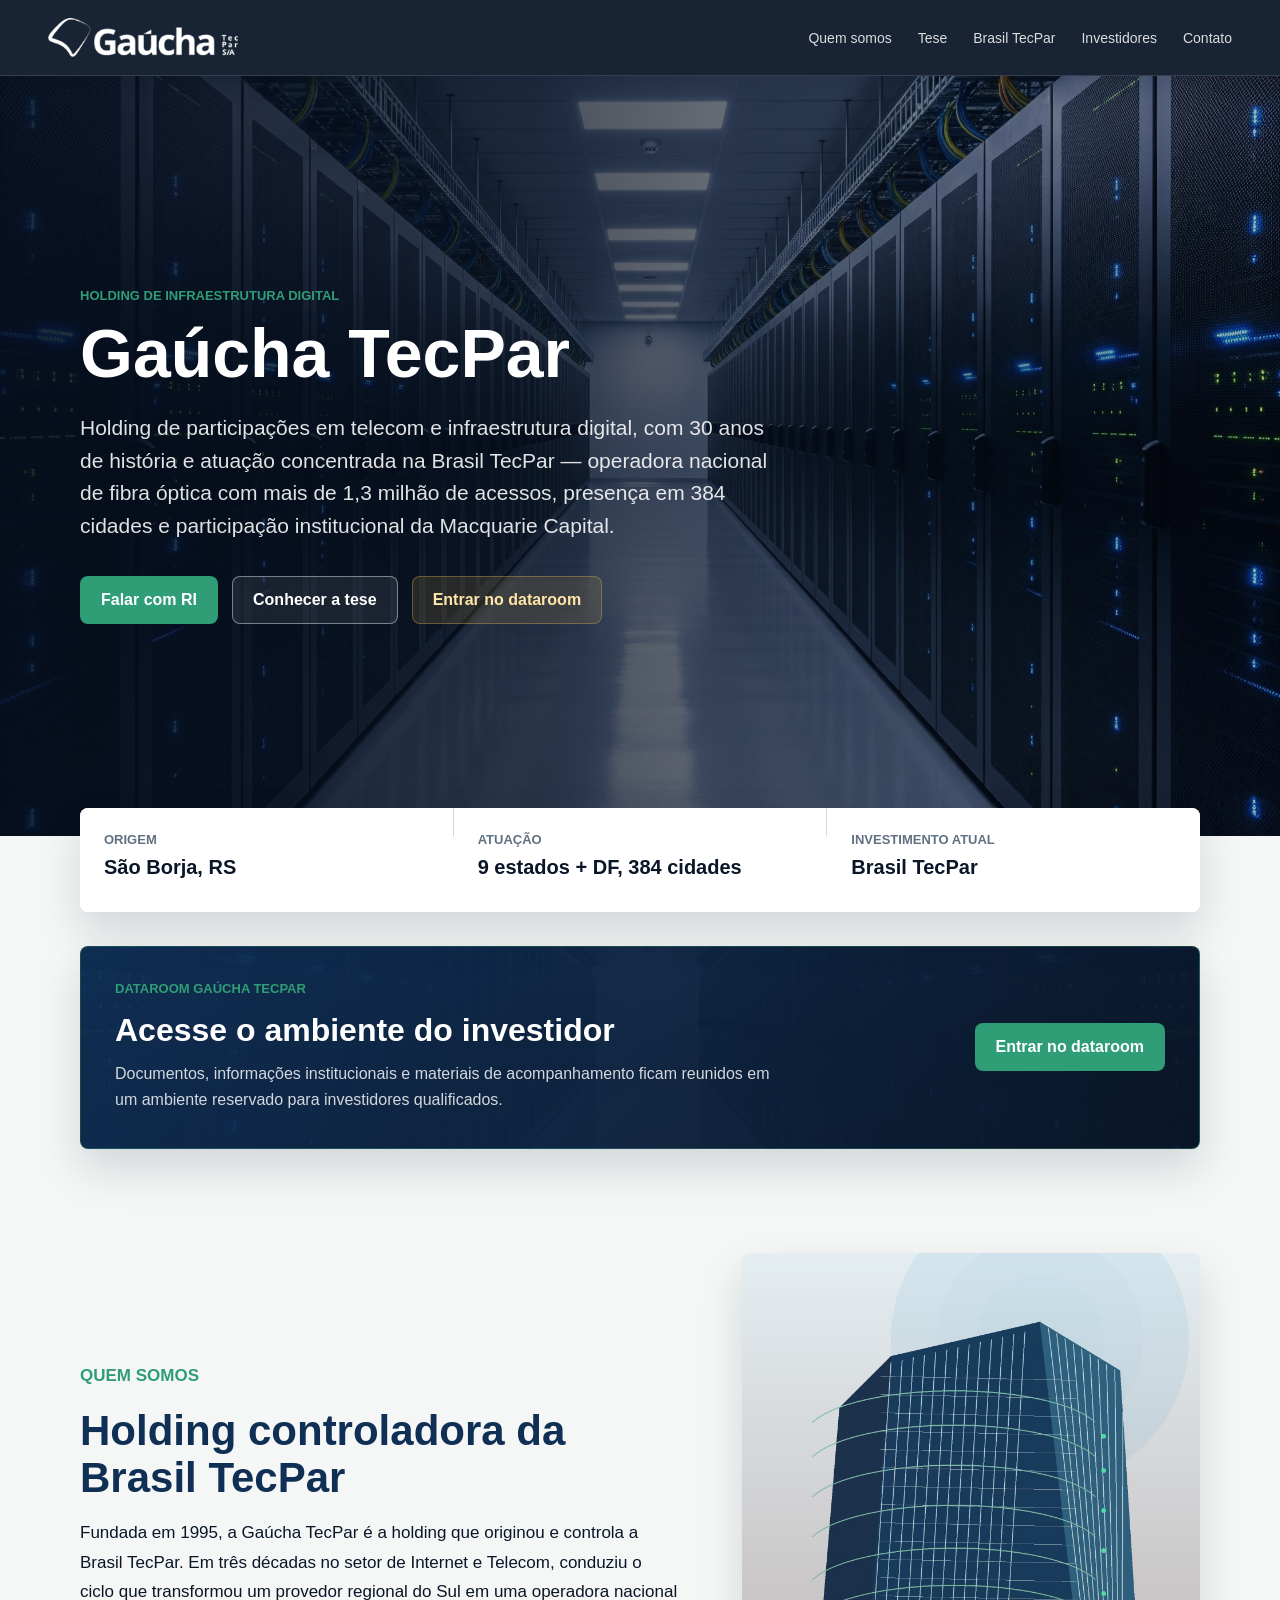
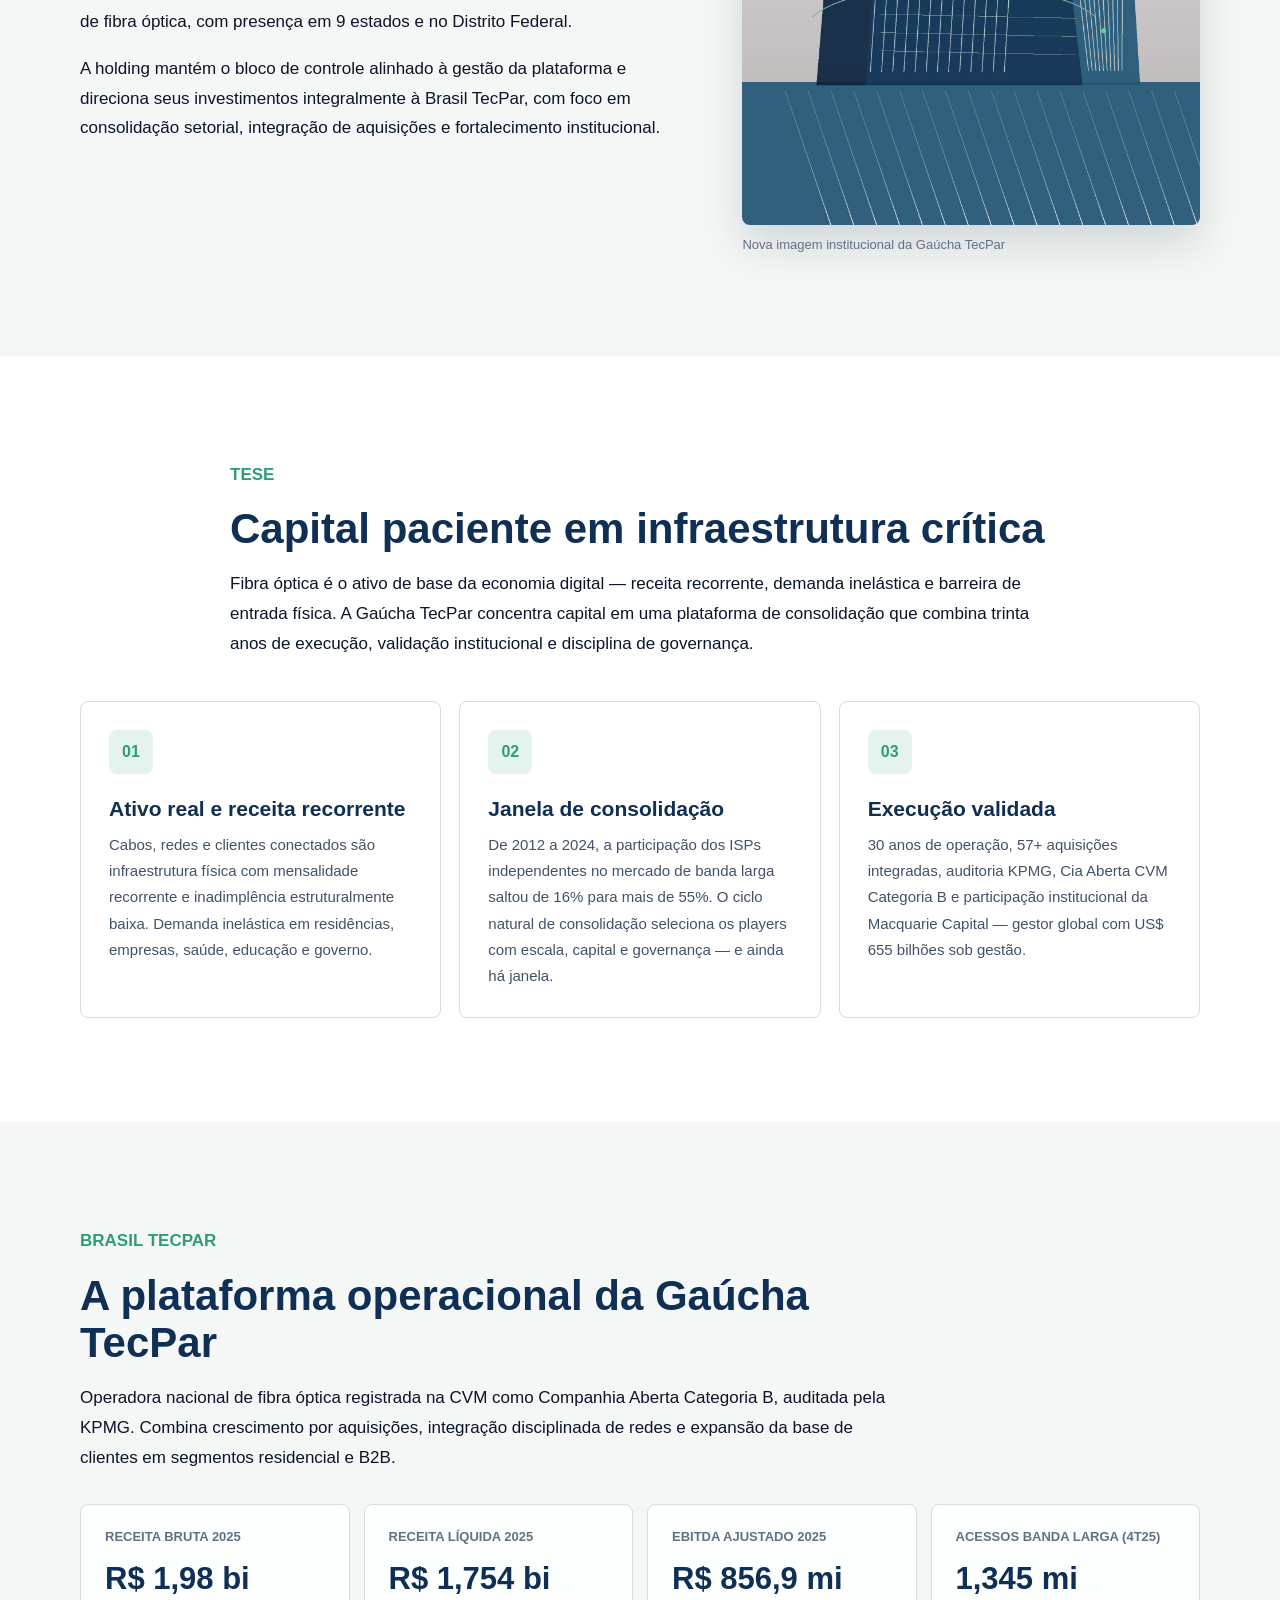
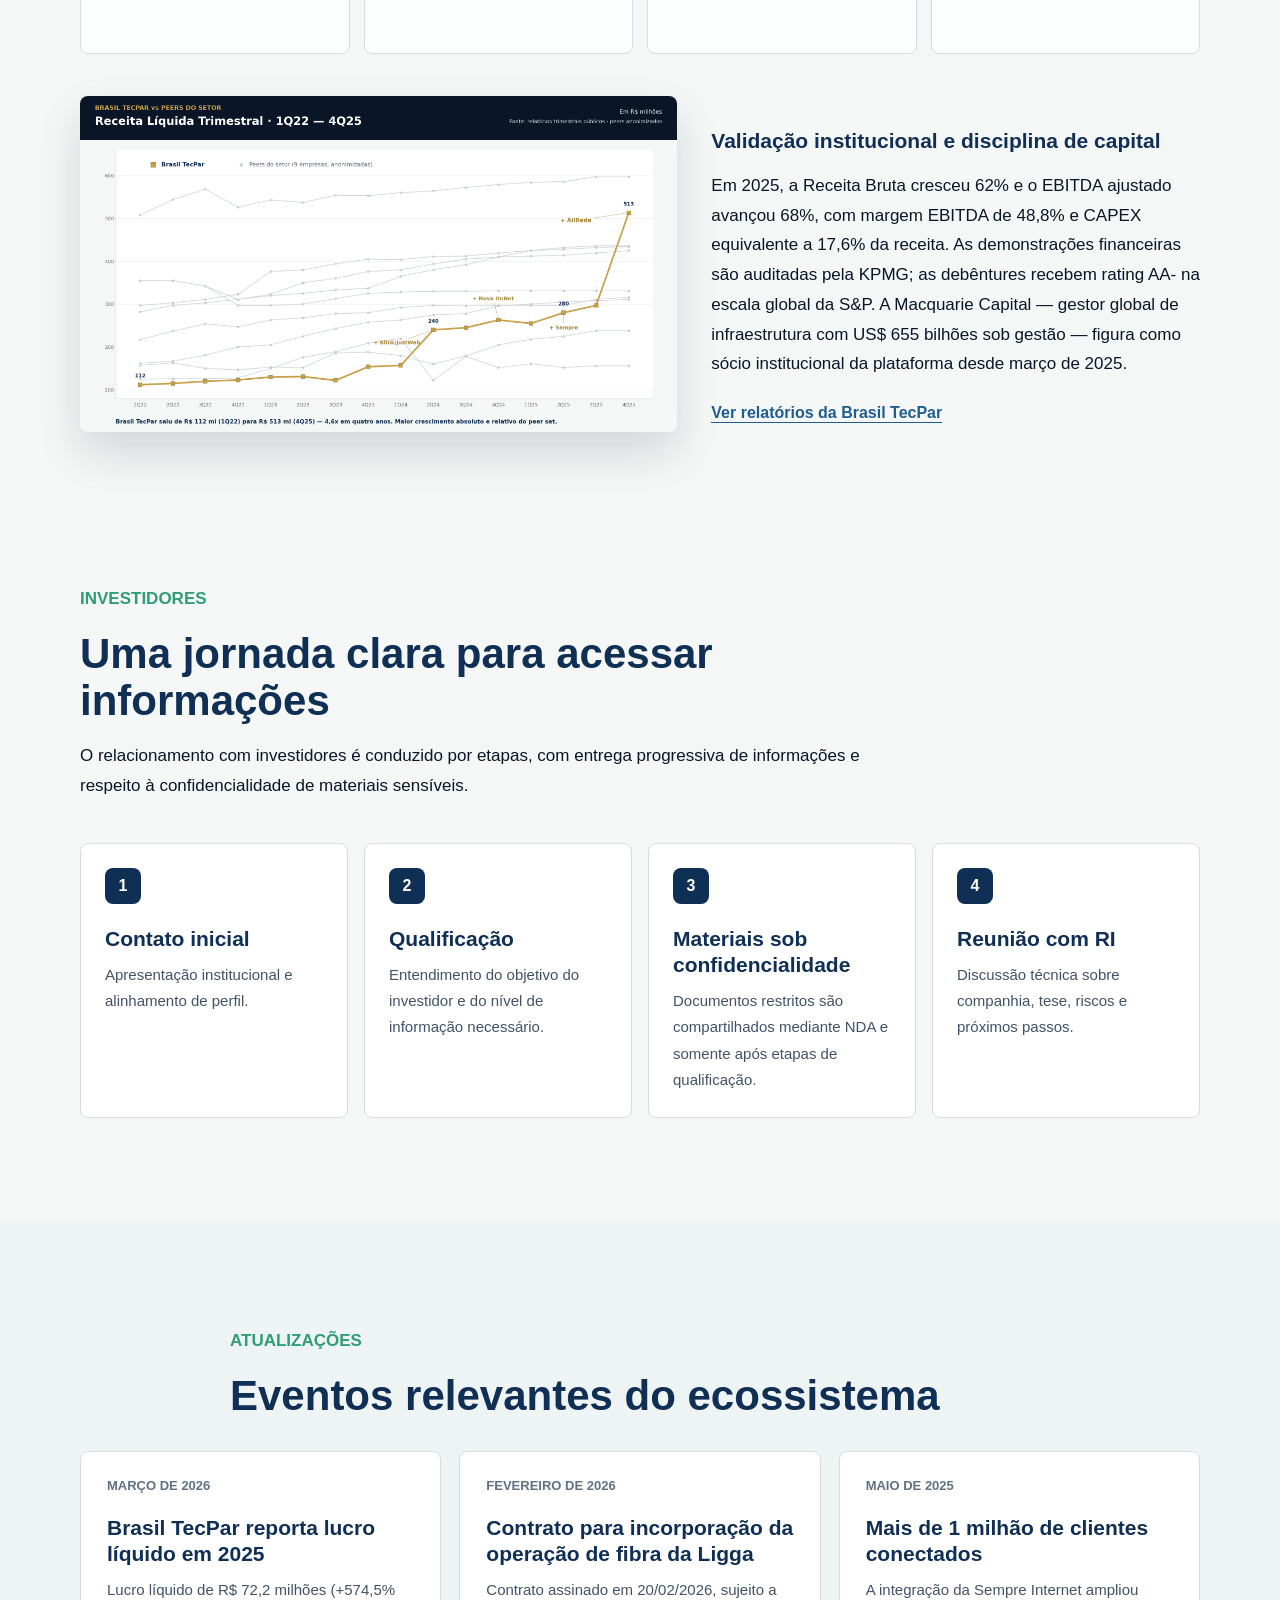
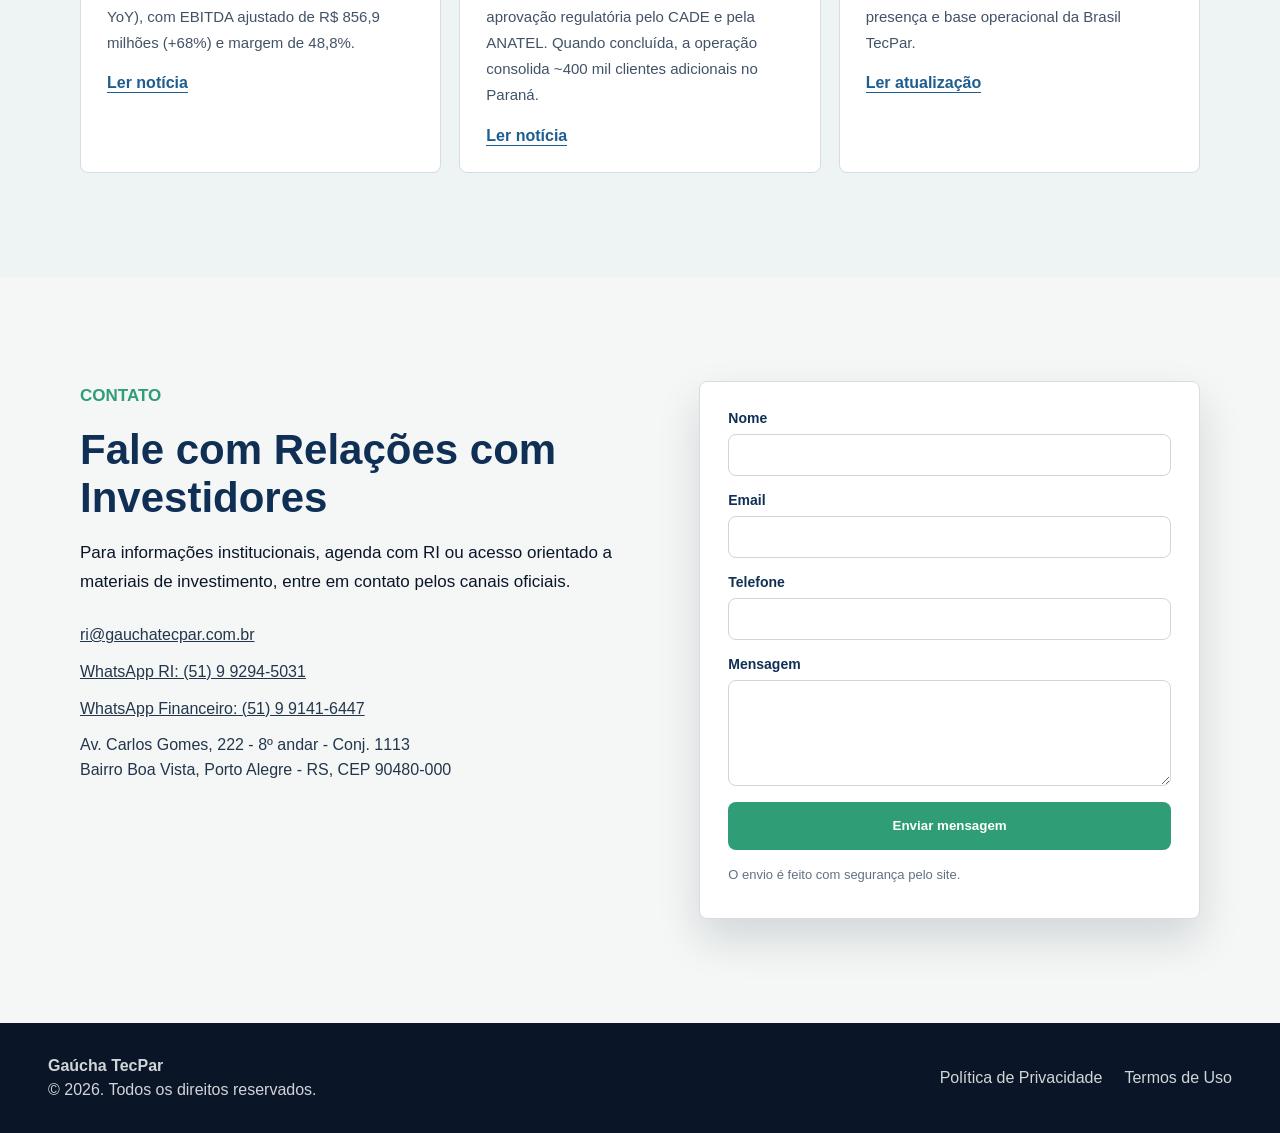
==== index.html @ 122eef5e "Corrige andar no endereço" ====
<!doctype html>
<html lang="pt-BR">
  <head>
    <meta charset="utf-8">
    <meta name="viewport" content="width=device-width, initial-scale=1">
    <meta name="description" content="Gaúcha TecPar: holding de participação em telecom e infraestrutura digital, com foco atual na Brasil TecPar." data-content-attr="site.description:content">
    <title data-content="site.title">Gaúcha TecPar | Investimentos em telecom e infraestrutura digital</title>
    <link rel="stylesheet" href="styles.css">
  </head>
  <body>
    <header class="site-header" data-header>
      <a class="brand" href="#topo" aria-label="Gaúcha TecPar">
        <img src="assets/logo-gauchatecpar.png" alt="Gaúcha TecPar">
      </a>

      <button class="menu-toggle" type="button" aria-expanded="false" aria-controls="site-nav" data-menu-toggle>
        <span></span>
        <span></span>
        <span></span>
      </button>

      <nav id="site-nav" class="site-nav" data-nav>
        <a href="#quem-somos">Quem somos</a>
        <a href="#tese">Tese</a>
        <a href="#brasil-tecpar">Brasil TecPar</a>
        <a href="#investidores">Investidores</a>
        <a href="#contato">Contato</a>
      </nav>
    </header>

    <main id="topo">
      <section class="hero" aria-label="Gaúcha TecPar">
        <div class="hero-inner">
          <p class="eyebrow" data-content="hero.eyebrow">Investimentos em TI e Telecom</p>
          <h1 data-content="hero.title">Gaúcha TecPar</h1>
          <p class="hero-copy" data-content="hero.copy">
            Holding de participação em telecom e infraestrutura digital. Hoje, seu foco de investimento está na Brasil TecPar, plataforma nacional de conectividade, data centers, telefonia e entretenimento.
          </p>
          <div class="hero-actions" aria-label="Ações principais">
            <a class="button primary" href="#contato" data-content="hero.primaryCta">Falar com RI</a>
            <a class="button secondary" href="#tese" data-content="hero.secondaryCta">Conhecer a tese</a>
            <a class="button dataroom-button" href="https://dataroom-gauchatecpar.nuvolahost.com.br/investidor" target="_blank" rel="noreferrer" data-content="dataroom.cta">Entrar no dataroom</a>
          </div>
        </div>
      </section>

      <section class="signal-bar" aria-label="Resumo institucional">
        <div class="signal-item">
          <span data-content="signals.origin.label">Origem</span>
          <strong data-content="signals.origin.value">Porto Alegre, RS</strong>
        </div>
        <div class="signal-item">
          <span data-content="signals.strategy.label">Estratégia</span>
          <strong data-content="signals.strategy.value">Telecom e infraestrutura digital</strong>
        </div>
        <div class="signal-item">
          <span data-content="signals.investment.label">Investimento atual</span>
          <strong data-content="signals.investment.value">Brasil TecPar</strong>
        </div>
      </section>

      <section class="dataroom-callout" aria-label="Dataroom Gaúcha TecPar">
        <div>
          <p class="section-label" data-content="dataroom.label">Dataroom Gaúcha TecPar</p>
          <h2 data-content="dataroom.title">Acesse o ambiente do investidor</h2>
          <p data-content="dataroom.copy">
            Documentos, informações institucionais e materiais de acompanhamento ficam reunidos em um ambiente reservado para investidores qualificados.
          </p>
        </div>
        <a class="button primary" href="https://dataroom-gauchatecpar.nuvolahost.com.br/investidor" target="_blank" rel="noreferrer" data-content="dataroom.cta">Entrar no dataroom</a>
      </section>

      <section id="quem-somos" class="section split-section">
        <div class="section-copy">
          <p class="section-label" data-content="about.label">Quem somos</p>
          <h2 data-content="about.title">A holding que deu origem à Brasil TecPar</h2>
          <p data-content="about.copy1">
            A Gaúcha TecPar foi a semente que deu origem à Brasil TecPar. Com base sólida no setor de Internet e Telecom, a holding direciona hoje seus investimentos exclusivamente para a Brasil TecPar, consolidando sua presença nacional em soluções de conectividade, data centers, telefonia e entretenimento.
          </p>
          <p data-content="about.copy2">
            A estratégia combina visão empreendedora, disciplina de consolidação e exposição a um mercado essencial para residências, empresas e comunidades.
          </p>
        </div>
        <figure class="media-panel">
          <img src="assets/gauchatecpar-sede-digital.jpg" alt="Imagem institucional da nova presença da Gaúcha TecPar">
          <figcaption data-content="about.caption">Nova imagem institucional da Gaúcha TecPar</figcaption>
        </figure>
      </section>

      <section id="tese" class="section thesis-section">
        <div class="section-heading">
          <p class="section-label" data-content="thesis.label">Tese</p>
          <h2 data-content="thesis.title">Participar da consolidação de um setor essencial</h2>
          <p data-content="thesis.copy">
            Banda larga, fibra óptica, serviços digitais e infraestrutura de dados formam uma das camadas críticas da economia moderna. A Gaúcha TecPar organiza sua atuação para capturar esse crescimento por meio de uma plataforma operacional em escala.
          </p>
        </div>

        <div class="thesis-grid">
          <article class="feature-card">
            <span class="feature-index">01</span>
            <h3 data-content="thesis.cards.0.title">Mercado fragmentado</h3>
            <p data-content="thesis.cards.0.copy">
              O setor brasileiro de ISPs segue pulverizado, criando espaço para consolidação por plataformas com capital, governança e capacidade de integração.
            </p>
          </article>
          <article class="feature-card">
            <span class="feature-index">02</span>
            <h3 data-content="thesis.cards.1.title">Receita recorrente</h3>
            <p data-content="thesis.cards.1.copy">
              Conectividade é serviço de uso contínuo, com demanda estrutural em residências, empresas, saúde, educação e governo.
            </p>
          </article>
          <article class="feature-card">
            <span class="feature-index">03</span>
            <h3 data-content="thesis.cards.2.title">Escala operacional</h3>
            <p data-content="thesis.cards.2.copy">
              A Brasil TecPar reúne marcas, rede, clientes e capacidade de execução para crescer em presença nacional e eficiência.
            </p>
          </article>
        </div>
      </section>

      <section id="brasil-tecpar" class="section brasil-section">
        <div class="section-heading compact">
          <p class="section-label" data-content="brasil.label">Brasil TecPar</p>
          <h2 data-content="brasil.title">A plataforma de investimento da Gaúcha TecPar</h2>
          <p data-content="brasil.copy">
            A Brasil TecPar atua com a premissa de crescer de forma sustentável, gerar valor para acionistas e contribuir para as comunidades onde está presente.
          </p>
        </div>

        <div class="metric-grid" aria-label="Indicadores 2025 da Brasil TecPar">
          <div class="metric-card">
            <span data-content="brasil.metrics.0.label">Receita líquida 2025</span>
            <strong data-content="brasil.metrics.0.value">R$ 1,754 bi</strong>
          </div>
          <div class="metric-card">
            <span data-content="brasil.metrics.1.label">EBITDA ajustado 2025</span>
            <strong data-content="brasil.metrics.1.value">R$ 856,9 mi</strong>
          </div>
          <div class="metric-card">
            <span data-content="brasil.metrics.2.label">Acessos banda larga</span>
            <strong data-content="brasil.metrics.2.value">1,345 mi</strong>
          </div>
          <div class="metric-card">
            <span data-content="brasil.metrics.3.label">Cidades atendidas</span>
            <strong data-content="brasil.metrics.3.value">384</strong>
          </div>
        </div>

        <div class="evidence-layout">
          <figure class="dashboard-frame">
            <img src="assets/dashboard-brasiltecpar-legivel.png?v=20260509" alt="Dashboard legível de resultados da Brasil TecPar no segundo trimestre de 2025">
          </figure>
          <div class="evidence-copy">
            <h3 data-content="brasil.evidenceTitle">Governança, escala e disciplina de execução</h3>
            <p data-content="brasil.evidenceCopy">
              A tese se apoia em uma combinação de crescimento orgânico, integração de aquisições e fortalecimento institucional. O foco é preservar uma trajetória de expansão sustentável em um segmento de infraestrutura essencial.
            </p>
            <a class="text-link" href="https://www.brasiltecpar.com.br/relatoriosanuais" target="_blank" rel="noreferrer" data-content="brasil.evidenceLink">Ver relatórios da Brasil TecPar</a>
          </div>
        </div>
      </section>

      <section id="investidores" class="section journey-section">
        <div class="section-heading">
          <p class="section-label" data-content="investors.label">Investidores</p>
          <h2 data-content="investors.title">Uma jornada clara para acessar informações</h2>
          <p data-content="investors.copy">
            O relacionamento com investidores é conduzido por etapas, com entrega progressiva de informações e respeito à confidencialidade de materiais sensíveis.
          </p>
        </div>

        <ol class="journey-list">
          <li>
            <span>1</span>
            <div>
              <h3 data-content="investors.steps.0.title">Contato inicial</h3>
              <p data-content="investors.steps.0.copy">Apresentação institucional e alinhamento de perfil.</p>
            </div>
          </li>
          <li>
            <span>2</span>
            <div>
              <h3 data-content="investors.steps.1.title">Qualificação</h3>
              <p data-content="investors.steps.1.copy">Entendimento do objetivo do investidor e do nível de informação necessário.</p>
            </div>
          </li>
          <li>
            <span>3</span>
            <div>
              <h3 data-content="investors.steps.2.title">Materiais sob confidencialidade</h3>
              <p data-content="investors.steps.2.copy">Documentos restritos são compartilhados apenas quando aplicável e mediante procedimento próprio.</p>
            </div>
          </li>
          <li>
            <span>4</span>
            <div>
              <h3 data-content="investors.steps.3.title">Reunião com RI</h3>
              <p data-content="investors.steps.3.copy">Discussão técnica sobre companhia, tese, riscos e próximos passos.</p>
            </div>
          </li>
        </ol>
      </section>

      <section class="section updates-section">
        <div class="section-heading compact">
          <p class="section-label" data-content="updates.label">Atualizações</p>
          <h2 data-content="updates.title">Eventos relevantes do ecossistema</h2>
        </div>

        <div class="updates-grid">
          <article class="news-card">
            <time datetime="2026-03-06" data-content="updates.items.0.date">Março de 2026</time>
            <h3 data-content="updates.items.0.title">Brasil TecPar reporta lucro líquido em 2025</h3>
            <p data-content="updates.items.0.copy">Resultado anual refletiu expansão por aquisições e crescimento da base de assinantes.</p>
            <a href="https://teletime.com.br/06/03/2026/puxada-por-aquisicoes-brasil-tecpar-tem-lucro-de-r-72-milhoes-em-2025/" target="_blank" rel="noreferrer" data-content="updates.items.0.linkText">Ler notícia</a>
          </article>
          <article class="news-card">
            <time datetime="2026-02-20" data-content="updates.items.1.date">Fevereiro de 2026</time>
            <h3 data-content="updates.items.1.title">Aquisição da operação de banda larga da Ligga</h3>
            <p data-content="updates.items.1.copy">Operação anunciada para fortalecer presença e escala no segmento de fibra óptica.</p>
            <a href="https://teletime.com.br/20/02/2026/brasil-tecpar-compra-operacao-de-banda-larga-da-ligga/" target="_blank" rel="noreferrer" data-content="updates.items.1.linkText">Ler notícia</a>
          </article>
          <article class="news-card">
            <time datetime="2025-05-01" data-content="updates.items.2.date">Maio de 2025</time>
            <h3 data-content="updates.items.2.title">Mais de 1 milhão de clientes conectados</h3>
            <p data-content="updates.items.2.copy">A integração da Sempre Internet ampliou presença e base operacional da Brasil TecPar.</p>
            <a href="https://www.brasiltecpar.com.br/post/brasil-tecpar-conclui-aquisic-a-o-da-sempre-internet-e-ultrapassa-1-2-milha-o-de-clientes-conectados" target="_blank" rel="noreferrer" data-content="updates.items.2.linkText">Ler atualização</a>
          </article>
        </div>
      </section>

      <section id="contato" class="contact-section">
        <div class="contact-copy">
          <p class="section-label" data-content="contact.label">Contato</p>
          <h2 data-content="contact.title">Fale com Relações com Investidores</h2>
          <p data-content="contact.copy">
            Para informações institucionais, agenda com RI ou acesso orientado a materiais de investimento, entre em contato pelos canais oficiais.
          </p>

          <div class="contact-list">
            <a href="mailto:ri@gauchatecpar.com.br" data-content="contact.email">ri@gauchatecpar.com.br</a>
            <a href="https://wa.me/5551992945031" target="_blank" rel="noreferrer" data-content="contact.whatsappRi">WhatsApp RI: (51) 9 9294-5031</a>
            <a href="https://wa.me/5551991416447" target="_blank" rel="noreferrer" data-content="contact.whatsappFinance">WhatsApp Financeiro: (51) 9 9141-6447</a>
            <address data-content="contact.address" data-content-format="lines">
              Av. Carlos Gomes, 222 - 8º andar - Conj. 1113<br>
              Bairro Boa Vista, Porto Alegre - RS, CEP 90480-000
            </address>
          </div>
        </div>

        <form class="contact-form" action="/send-contact" method="post" data-contact-form>
          <label class="hidden-field" aria-hidden="true">
            Empresa
            <input name="empresa" tabindex="-1" autocomplete="off">
          </label>
          <label>
            Nome
            <input name="nome" autocomplete="name" required>
          </label>
          <label>
            Email
            <input type="email" name="email" autocomplete="email" required>
          </label>
          <label>
            Telefone
            <input name="telefone" autocomplete="tel">
          </label>
          <label>
            Mensagem
            <textarea name="mensagem" rows="5" required></textarea>
          </label>
          <button class="button primary" type="submit" data-content="contact.formButton">Enviar mensagem</button>
          <p class="form-note" data-form-note data-content="contact.formNote">O envio é feito com segurança pelo site.</p>
        </form>
      </section>
    </main>

    <footer class="site-footer">
      <div>
        <strong data-content="footer.brand">Gaúcha TecPar</strong>
        <p data-content="footer.copy">© 2026. Todos os direitos reservados.</p>
      </div>
      <div class="footer-links">
        <a href="politica-de-privacidade.html" data-content="footer.privacy">Política de Privacidade</a>
        <a href="termos-de-uso.html" data-content="footer.terms">Termos de Uso</a>
      </div>
    </footer>

    <script src="script.js"></script>
  </body>
</html>
---- styles.css ----
:root {
  --ink: #0a1628;
  --navy: #102f55;
  --blue: #1e5d90;
  --green: #2f9d75;
  --gold: #c7a14a;
  --paper: #f5f7f6;
  --mist: #e7edf0;
  --line: #d3dde3;
  --white: #ffffff;
  --muted: #617184;
  --shadow: 0 20px 44px rgba(10, 22, 40, 0.14);
}

* {
  box-sizing: border-box;
}

html {
  scroll-behavior: smooth;
  overflow-x: hidden;
}

body {
  margin: 0;
  font-family: "Segoe UI", Arial, sans-serif;
  color: var(--ink);
  background: var(--paper);
  overflow-x: hidden;
}

body.menu-open {
  overflow: hidden;
}

img {
  display: block;
  max-width: 100%;
}

a {
  color: inherit;
}

.site-header {
  position: sticky;
  top: 0;
  z-index: 50;
  height: 76px;
  display: flex;
  align-items: center;
  justify-content: space-between;
  gap: 32px;
  padding: 0 48px;
  background: rgba(10, 22, 40, 0.94);
  border-bottom: 1px solid rgba(255, 255, 255, 0.12);
  backdrop-filter: blur(12px);
}

.brand {
  display: inline-flex;
  align-items: center;
  width: 190px;
  min-width: 150px;
}

.brand img {
  width: 100%;
  height: auto;
}

.site-nav {
  display: flex;
  align-items: center;
  gap: 26px;
  color: var(--white);
  font-size: 14px;
}

.site-nav a {
  text-decoration: none;
  opacity: 0.84;
}

.site-nav a:hover,
.site-nav a:focus-visible {
  opacity: 1;
  color: #b7e1d3;
}

.menu-toggle {
  display: none;
  width: 42px;
  height: 42px;
  border: 1px solid rgba(255, 255, 255, 0.26);
  border-radius: 8px;
  background: transparent;
  padding: 9px;
}

.menu-toggle span {
  display: block;
  width: 100%;
  height: 2px;
  margin: 5px 0;
  background: var(--white);
}

.hero {
  min-height: calc(100svh - 140px);
  display: flex;
  align-items: center;
  color: var(--white);
  background:
    linear-gradient(90deg, rgba(6, 15, 30, 0.88) 0%, rgba(6, 15, 30, 0.72) 42%, rgba(6, 15, 30, 0.28) 100%),
    url("assets/datacenter-hero.jpg") center / cover no-repeat;
}

.hero-inner {
  width: min(1120px, calc(100% - 48px));
  margin: 0 auto;
  padding: 72px 0;
}

.eyebrow,
.section-label {
  margin: 0 0 16px;
  color: var(--green);
  font-size: 13px;
  font-weight: 700;
  text-transform: uppercase;
}

.hero h1 {
  max-width: 760px;
  margin: 0;
  font-size: 68px;
  line-height: 1.02;
}

.hero-copy {
  max-width: 700px;
  margin: 24px 0 0;
  font-size: 21px;
  line-height: 1.55;
  color: rgba(255, 255, 255, 0.88);
}

.hero-actions {
  display: flex;
  flex-wrap: wrap;
  gap: 14px;
  margin-top: 34px;
}

.button {
  display: inline-flex;
  min-height: 48px;
  align-items: center;
  justify-content: center;
  border: 1px solid transparent;
  border-radius: 8px;
  padding: 13px 20px;
  font-weight: 700;
  text-decoration: none;
  cursor: pointer;
}

.button.primary {
  background: var(--green);
  color: var(--white);
}

.button.primary:hover,
.button.primary:focus-visible {
  background: #268361;
}

.button.secondary {
  border-color: rgba(255, 255, 255, 0.42);
  color: var(--white);
  background: rgba(255, 255, 255, 0.08);
}

.button.secondary:hover,
.button.secondary:focus-visible {
  border-color: rgba(255, 255, 255, 0.78);
}

.button.dataroom-button {
  border-color: rgba(199, 161, 74, 0.42);
  background: rgba(199, 161, 74, 0.16);
  color: #ffe6a8;
}

.button.dataroom-button:hover,
.button.dataroom-button:focus-visible {
  border-color: rgba(255, 230, 168, 0.82);
  background: rgba(199, 161, 74, 0.26);
}

.signal-bar {
  width: min(1120px, calc(100% - 48px));
  margin: -28px auto 0;
  display: grid;
  grid-template-columns: repeat(3, 1fr);
  gap: 1px;
  background: rgba(255, 255, 255, 0.8);
  border-radius: 8px;
  box-shadow: var(--shadow);
  overflow: hidden;
  position: relative;
  z-index: 3;
}

.signal-item {
  min-height: 104px;
  padding: 24px;
  background: var(--white);
}

.signal-item span,
.metric-card span,
.news-card time {
  display: block;
  color: var(--muted);
  font-size: 13px;
  font-weight: 700;
  text-transform: uppercase;
}

.signal-item strong {
  display: block;
  margin-top: 8px;
  font-size: 20px;
  line-height: 1.25;
}

.dataroom-callout {
  width: min(1120px, calc(100% - 48px));
  margin: 34px auto 0;
  display: grid;
  grid-template-columns: minmax(0, 1fr) auto;
  gap: 28px;
  align-items: center;
  padding: 34px;
  border: 1px solid rgba(47, 157, 117, 0.32);
  border-radius: 8px;
  background:
    linear-gradient(135deg, rgba(16, 47, 85, 0.96), rgba(10, 22, 40, 0.96)),
    url("assets/datacenter-hero.jpg") center / cover no-repeat;
  color: var(--white);
  box-shadow: var(--shadow);
}

.dataroom-callout h2 {
  margin: 0;
  font-size: 32px;
  line-height: 1.15;
}

.dataroom-callout p:not(.section-label) {
  max-width: 680px;
  margin: 12px 0 0;
  color: rgba(255, 255, 255, 0.82);
  font-size: 16px;
  line-height: 1.65;
}

.dataroom-callout .button {
  min-width: 190px;
}

.section {
  width: min(1120px, calc(100% - 48px));
  margin: 0 auto;
  padding: 104px 0;
}

.section h2 {
  margin: 0;
  color: var(--navy);
  font-size: 42px;
  line-height: 1.12;
}

.section p {
  font-size: 17px;
  line-height: 1.75;
}

.section-heading {
  max-width: 820px;
  margin-bottom: 42px;
}

.section-heading.compact {
  margin-bottom: 32px;
}

.split-section {
  display: grid;
  grid-template-columns: minmax(0, 1.02fr) minmax(360px, 0.78fr);
  gap: 64px;
  align-items: center;
}

.section-copy p:last-child {
  margin-bottom: 0;
}

.media-panel {
  margin: 0;
}

.media-panel img,
.dashboard-frame img {
  width: 100%;
  aspect-ratio: 4 / 5;
  object-fit: cover;
  border-radius: 8px;
  box-shadow: var(--shadow);
}

.media-panel figcaption {
  margin-top: 12px;
  color: var(--muted);
  font-size: 13px;
}

.thesis-section {
  width: 100%;
  max-width: none;
  background: var(--white);
}

.thesis-section > * {
  width: min(1120px, calc(100% - 48px));
  margin-left: auto;
  margin-right: auto;
}

.thesis-grid {
  display: grid;
  grid-template-columns: repeat(3, 1fr);
  gap: 18px;
}

.feature-card,
.metric-card,
.news-card {
  border: 1px solid var(--line);
  border-radius: 8px;
  background: var(--white);
}

.feature-card {
  min-height: 292px;
  padding: 28px;
}

.feature-index {
  display: inline-flex;
  width: 44px;
  height: 44px;
  align-items: center;
  justify-content: center;
  border-radius: 8px;
  background: #e4f3ee;
  color: var(--green);
  font-weight: 800;
}

.feature-card h3,
.evidence-copy h3,
.journey-list h3,
.news-card h3 {
  margin: 22px 0 10px;
  color: var(--navy);
  font-size: 21px;
  line-height: 1.25;
}

.feature-card p,
.news-card p,
.journey-list p {
  margin: 0;
  color: #425267;
  font-size: 15px;
}

.brasil-section {
  padding-bottom: 72px;
}

.metric-grid {
  display: grid;
  grid-template-columns: repeat(4, 1fr);
  gap: 14px;
}

.metric-card {
  min-height: 150px;
  padding: 24px;
  background: #fdfefe;
}

.metric-card strong {
  display: block;
  margin-top: 18px;
  color: var(--navy);
  font-size: 31px;
  line-height: 1.1;
}

.evidence-layout {
  display: grid;
  grid-template-columns: minmax(0, 1.1fr) minmax(320px, 0.9fr);
  gap: 34px;
  align-items: center;
  margin-top: 42px;
}

.dashboard-frame {
  margin: 0;
}

.dashboard-frame img {
  aspect-ratio: 16 / 9;
}

.evidence-copy {
  padding: 8px 0;
}

.text-link {
  display: inline-flex;
  margin-top: 8px;
  color: var(--blue);
  font-weight: 700;
  text-decoration: none;
  border-bottom: 1px solid currentColor;
}

.journey-section {
  padding-top: 80px;
}

.journey-list {
  list-style: none;
  display: grid;
  grid-template-columns: repeat(4, 1fr);
  gap: 16px;
  margin: 0;
  padding: 0;
}

.journey-list li {
  min-height: 228px;
  padding: 24px;
  border: 1px solid var(--line);
  border-radius: 8px;
  background: var(--white);
}

.journey-list span {
  display: inline-flex;
  width: 36px;
  height: 36px;
  align-items: center;
  justify-content: center;
  border-radius: 8px;
  background: var(--navy);
  color: var(--white);
  font-weight: 800;
}

.updates-section {
  width: 100%;
  max-width: none;
  background: #eef3f4;
}

.updates-section > * {
  width: min(1120px, calc(100% - 48px));
  margin-left: auto;
  margin-right: auto;
}

.updates-grid {
  display: grid;
  grid-template-columns: repeat(3, 1fr);
  gap: 18px;
}

.news-card {
  min-height: 270px;
  padding: 26px;
}

.news-card a {
  display: inline-flex;
  margin-top: 18px;
  color: var(--blue);
  font-weight: 700;
  text-decoration: none;
  border-bottom: 1px solid currentColor;
}

.contact-section {
  display: grid;
  grid-template-columns: minmax(0, 0.9fr) minmax(360px, 0.8fr);
  gap: 56px;
  width: min(1120px, calc(100% - 48px));
  margin: 0 auto;
  padding: 104px 0;
}

.contact-copy h2 {
  margin: 0;
  color: var(--navy);
  font-size: 42px;
  line-height: 1.12;
}

.contact-copy p {
  font-size: 17px;
  line-height: 1.75;
}

.contact-list {
  display: grid;
  gap: 12px;
  margin-top: 26px;
}

.contact-list a,
.contact-list address {
  color: #24364b;
  font-style: normal;
  line-height: 1.55;
}

.contact-form {
  display: grid;
  gap: 16px;
  padding: 28px;
  border: 1px solid var(--line);
  border-radius: 8px;
  background: var(--white);
  box-shadow: var(--shadow);
}

.hidden-field {
  position: absolute;
  left: -9999px;
  width: 1px;
  height: 1px;
  overflow: hidden;
}

.contact-form label {
  display: grid;
  gap: 8px;
  color: var(--navy);
  font-size: 14px;
  font-weight: 700;
}

.contact-form input,
.contact-form textarea {
  width: 100%;
  border: 1px solid #cbd6dd;
  border-radius: 8px;
  padding: 12px 13px;
  color: var(--ink);
  font: inherit;
  resize: vertical;
}

.contact-form input:focus,
.contact-form textarea:focus {
  outline: 3px solid rgba(47, 157, 117, 0.18);
  border-color: var(--green);
}

.contact-form .button {
  width: 100%;
}

.contact-form .button:disabled {
  cursor: wait;
  opacity: 0.7;
}

.form-note {
  min-height: 24px;
  margin: 0;
  color: var(--muted);
  font-size: 13px;
  line-height: 1.4;
}

.form-note.is-success {
  color: #186c4e;
}

.form-note.is-error {
  color: #a3372a;
}

.site-footer {
  display: flex;
  align-items: center;
  justify-content: space-between;
  gap: 24px;
  padding: 34px 48px;
  color: rgba(255, 255, 255, 0.82);
  background: var(--ink);
}

.site-footer p {
  margin: 6px 0 0;
}

.footer-links {
  display: flex;
  gap: 22px;
}

.footer-links a {
  color: rgba(255, 255, 255, 0.82);
  text-decoration: none;
}

.footer-links a:hover,
.footer-links a:focus-visible {
  color: #b7e1d3;
}

.legal-page {
  background: var(--paper);
}

.legal-shell {
  width: min(900px, calc(100% - 48px));
  margin: 0 auto;
  padding: 76px 0 100px;
}

.legal-shell h1 {
  color: var(--navy);
  font-size: 44px;
}

.legal-shell p,
.legal-shell li {
  color: #34465c;
  font-size: 17px;
  line-height: 1.7;
}

.back-link {
  display: inline-flex;
  margin-bottom: 32px;
  color: var(--blue);
  font-weight: 700;
  text-decoration: none;
  border-bottom: 1px solid currentColor;
}

@media (max-width: 980px) {
  .site-header {
    padding: 0 24px;
  }

  .menu-toggle {
    display: block;
  }

  .site-nav {
    position: fixed;
    inset: 76px 0 auto 0;
    display: none;
    flex-direction: column;
    align-items: flex-start;
    gap: 0;
    padding: 18px 24px 28px;
    background: rgba(10, 22, 40, 0.98);
  }

  .site-nav.is-open {
    display: flex;
  }

  .site-nav a {
    width: 100%;
    padding: 14px 0;
    border-bottom: 1px solid rgba(255, 255, 255, 0.1);
    font-size: 16px;
  }

  .hero h1 {
    font-size: 50px;
  }

  .hero-copy {
    font-size: 19px;
  }

  .split-section,
  .evidence-layout,
  .dataroom-callout,
  .contact-section {
    grid-template-columns: 1fr;
  }

  .dataroom-callout .button {
    width: 100%;
  }

  .signal-bar,
  .dataroom-callout,
  .thesis-grid,
  .metric-grid,
  .journey-list,
  .updates-grid {
    grid-template-columns: repeat(2, 1fr);
  }

  .section h2,
  .contact-copy h2 {
    font-size: 35px;
  }
}

@media (max-width: 640px) {
  .site-header {
    height: 70px;
    padding: 0 18px;
  }

  .brand {
    width: 158px;
  }

  .site-nav {
    inset: 70px 0 auto 0;
  }

  .hero {
    min-height: calc(100svh - 130px);
  }

  .hero-inner {
    width: calc(100% - 36px);
    max-width: 360px;
    padding: 52px 0;
  }

  .hero h1 {
    font-size: 38px;
  }

  .hero-copy {
    font-size: 17px;
  }

  .hero-actions {
    display: grid;
  }

  .button {
    width: 100%;
  }

  .signal-bar,
  .thesis-grid,
  .metric-grid,
  .journey-list,
  .updates-grid {
    grid-template-columns: 1fr;
  }

  .signal-bar,
  .dataroom-callout,
  .section,
  .thesis-section > *,
  .updates-section > *,
  .contact-section,
  .legal-shell {
    width: calc(100% - 36px);
    max-width: 1120px;
  }

  .section,
  .contact-section {
    padding: 72px 0;
  }

  .section h2,
  .contact-copy h2,
  .legal-shell h1 {
    font-size: 30px;
  }

  .feature-card,
  .metric-card,
  .journey-list li,
  .news-card {
    min-height: auto;
  }

  .site-footer {
    align-items: flex-start;
    flex-direction: column;
    padding: 30px 18px;
  }

  .footer-links {
    flex-direction: column;
    gap: 12px;
  }
}
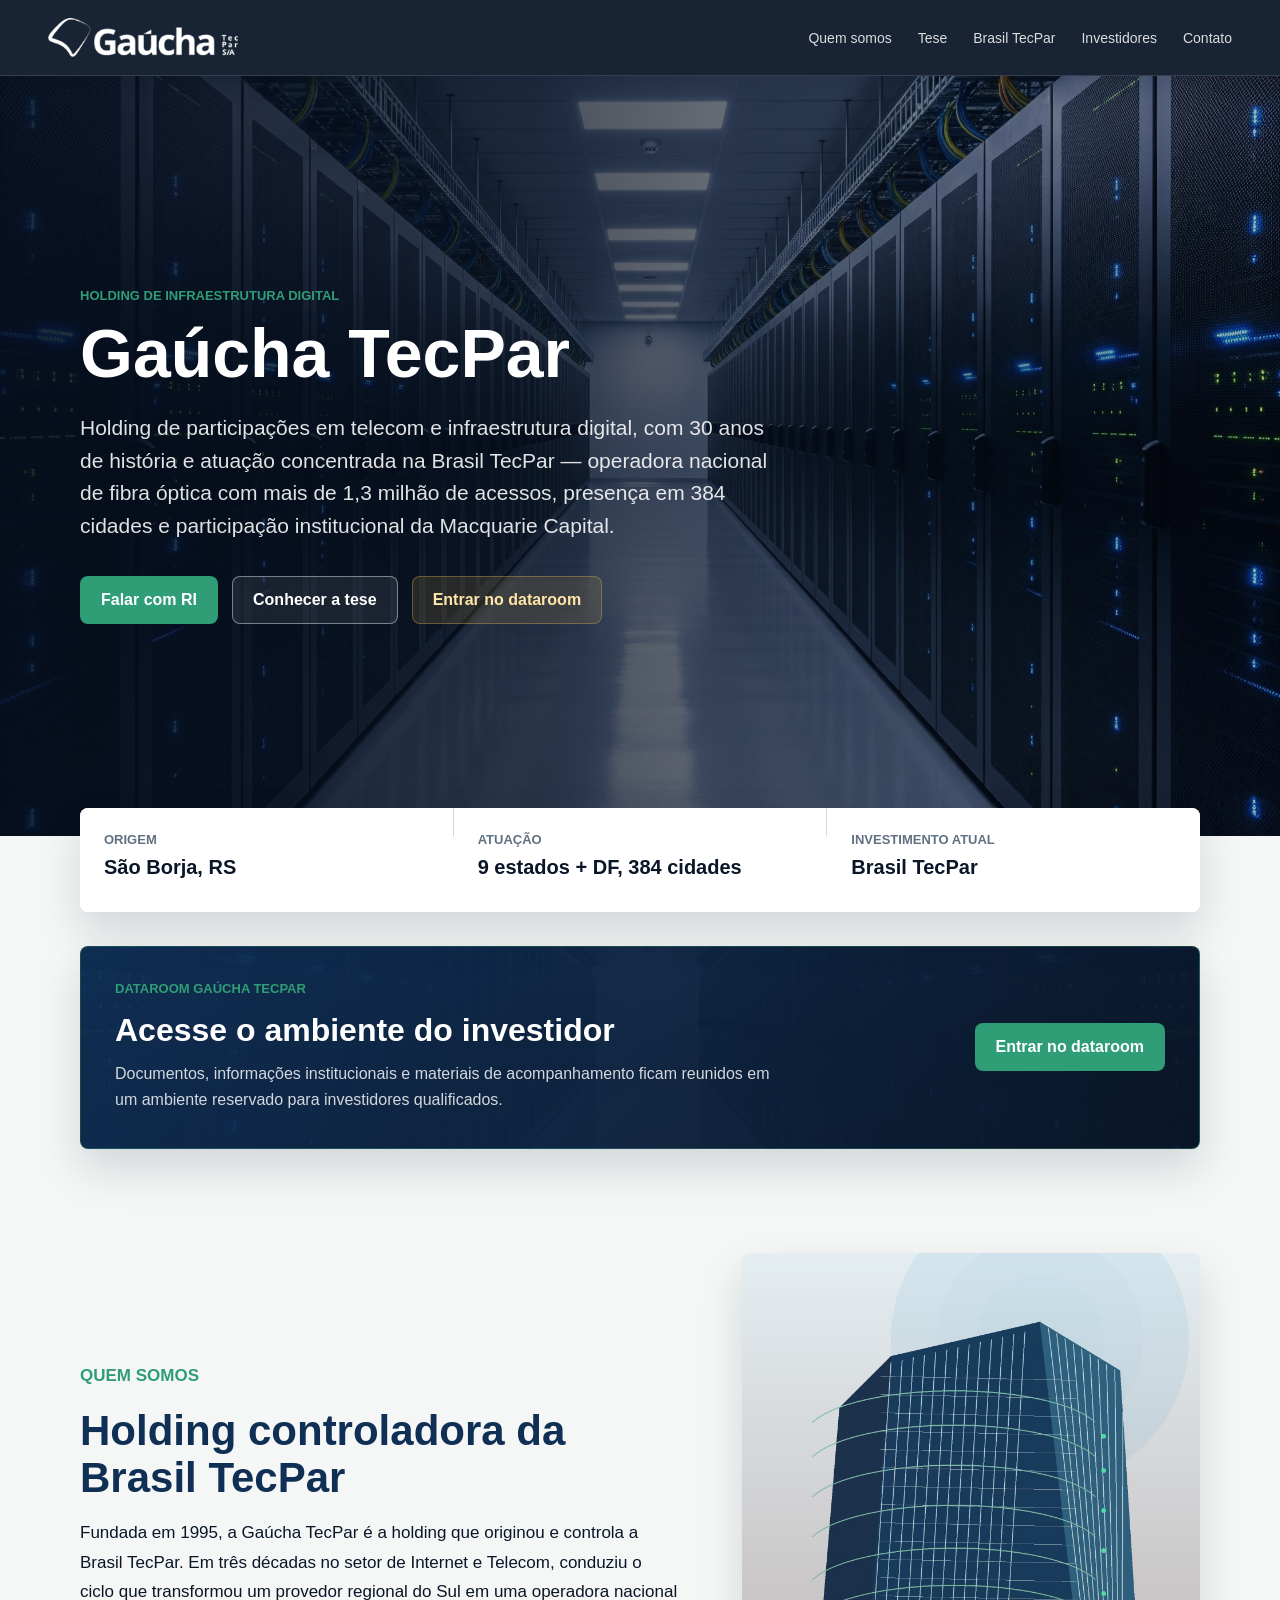
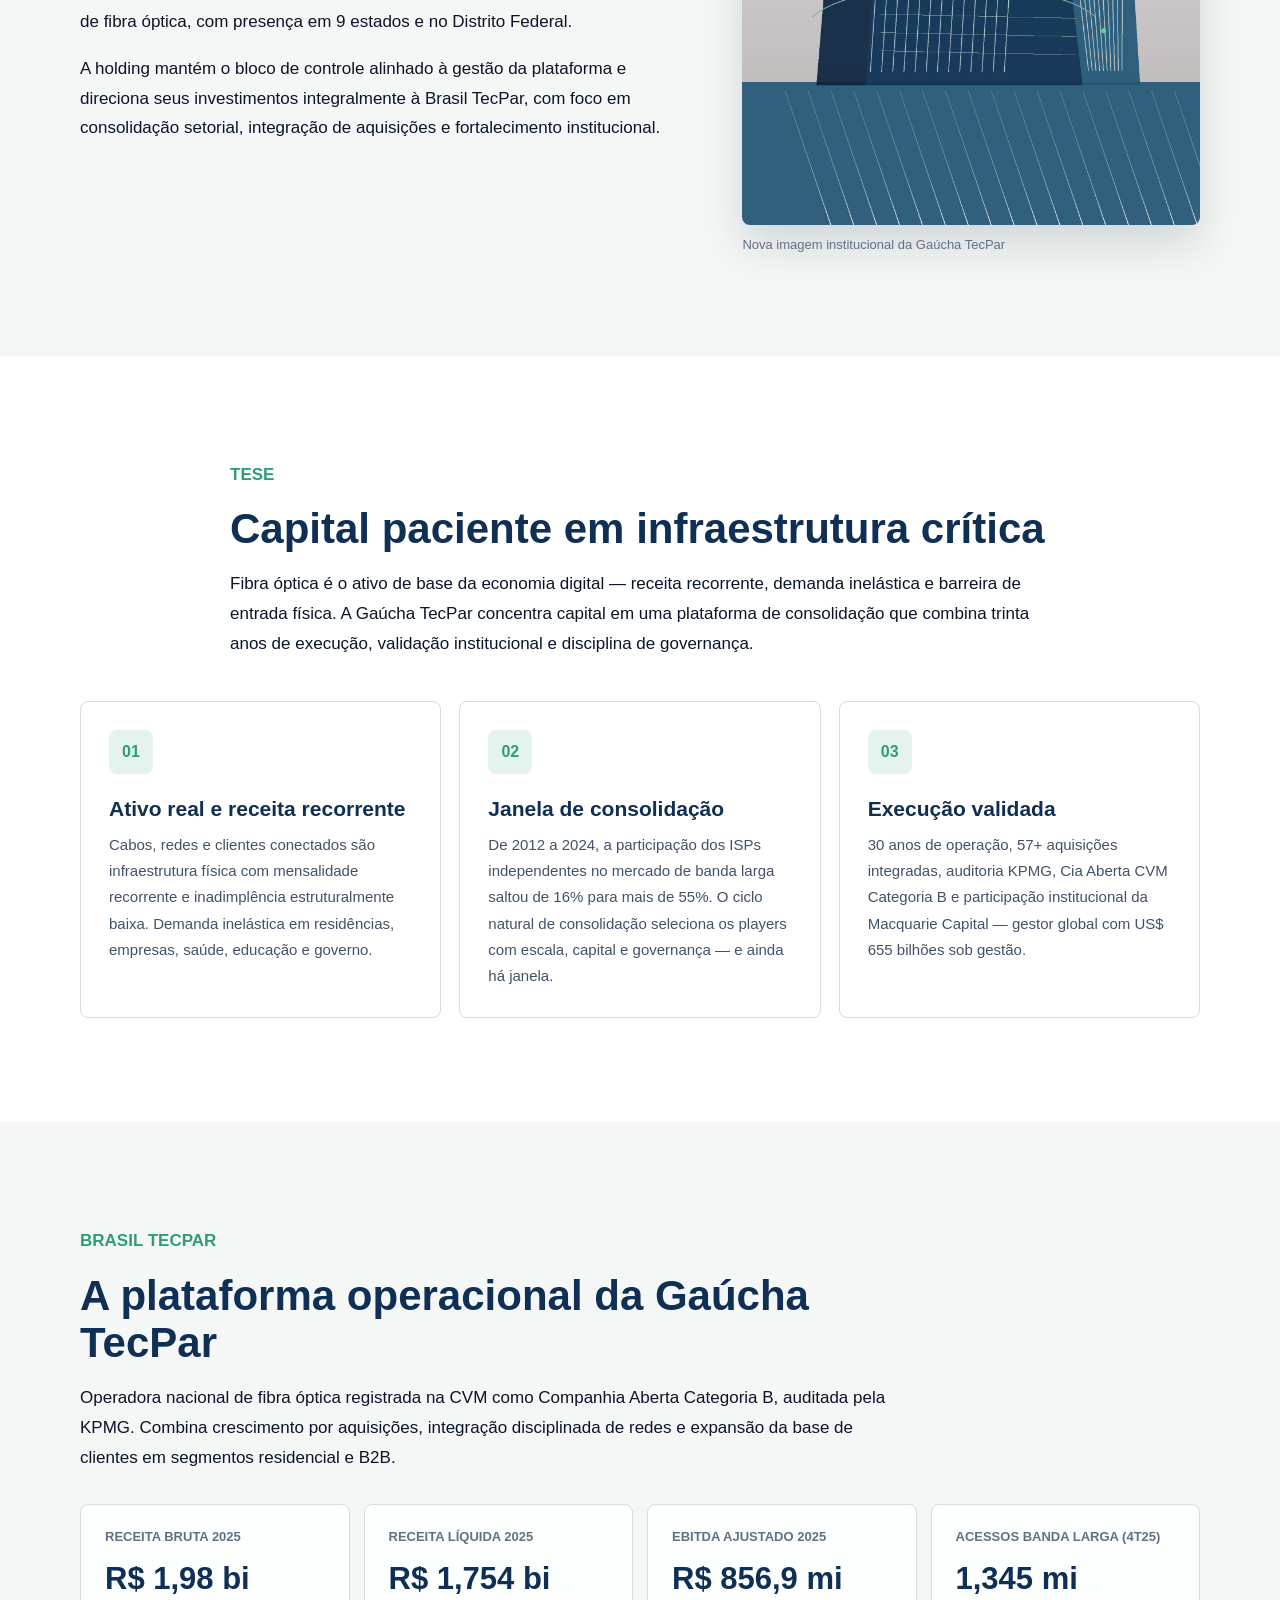
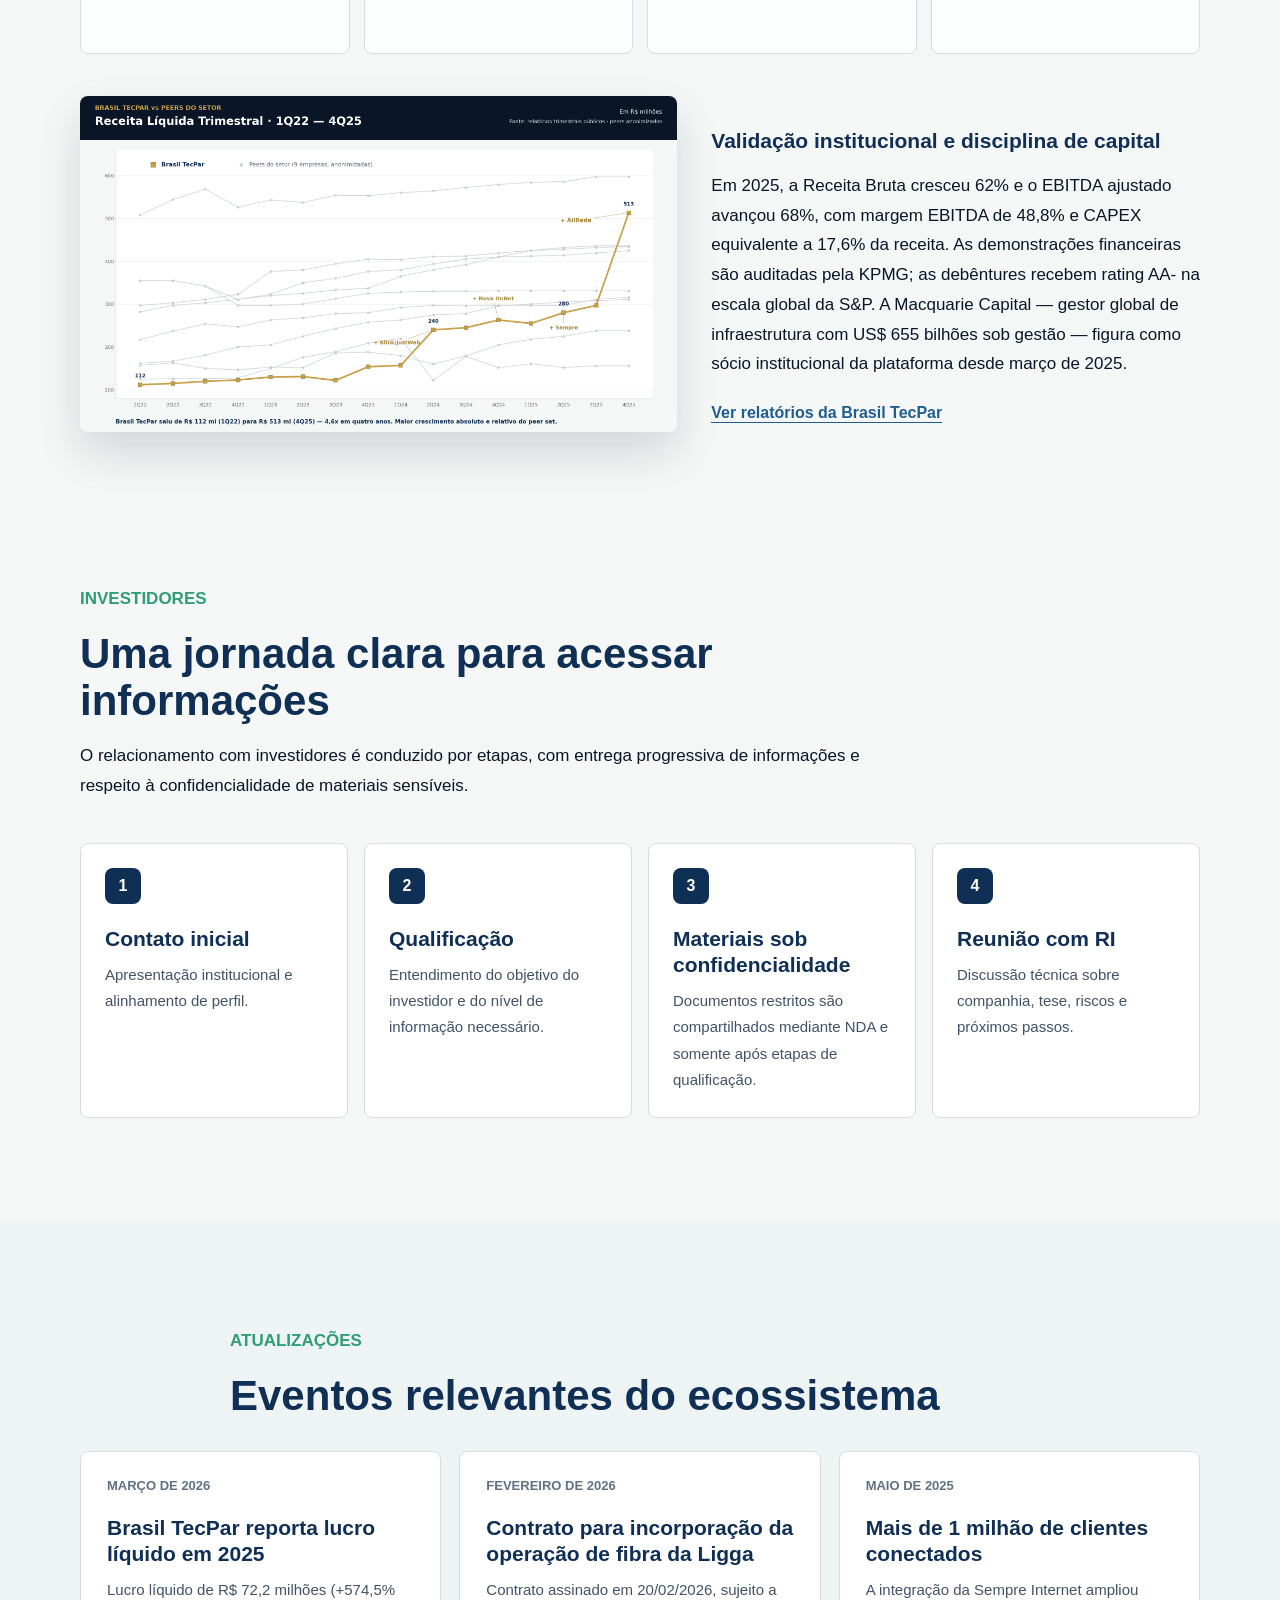
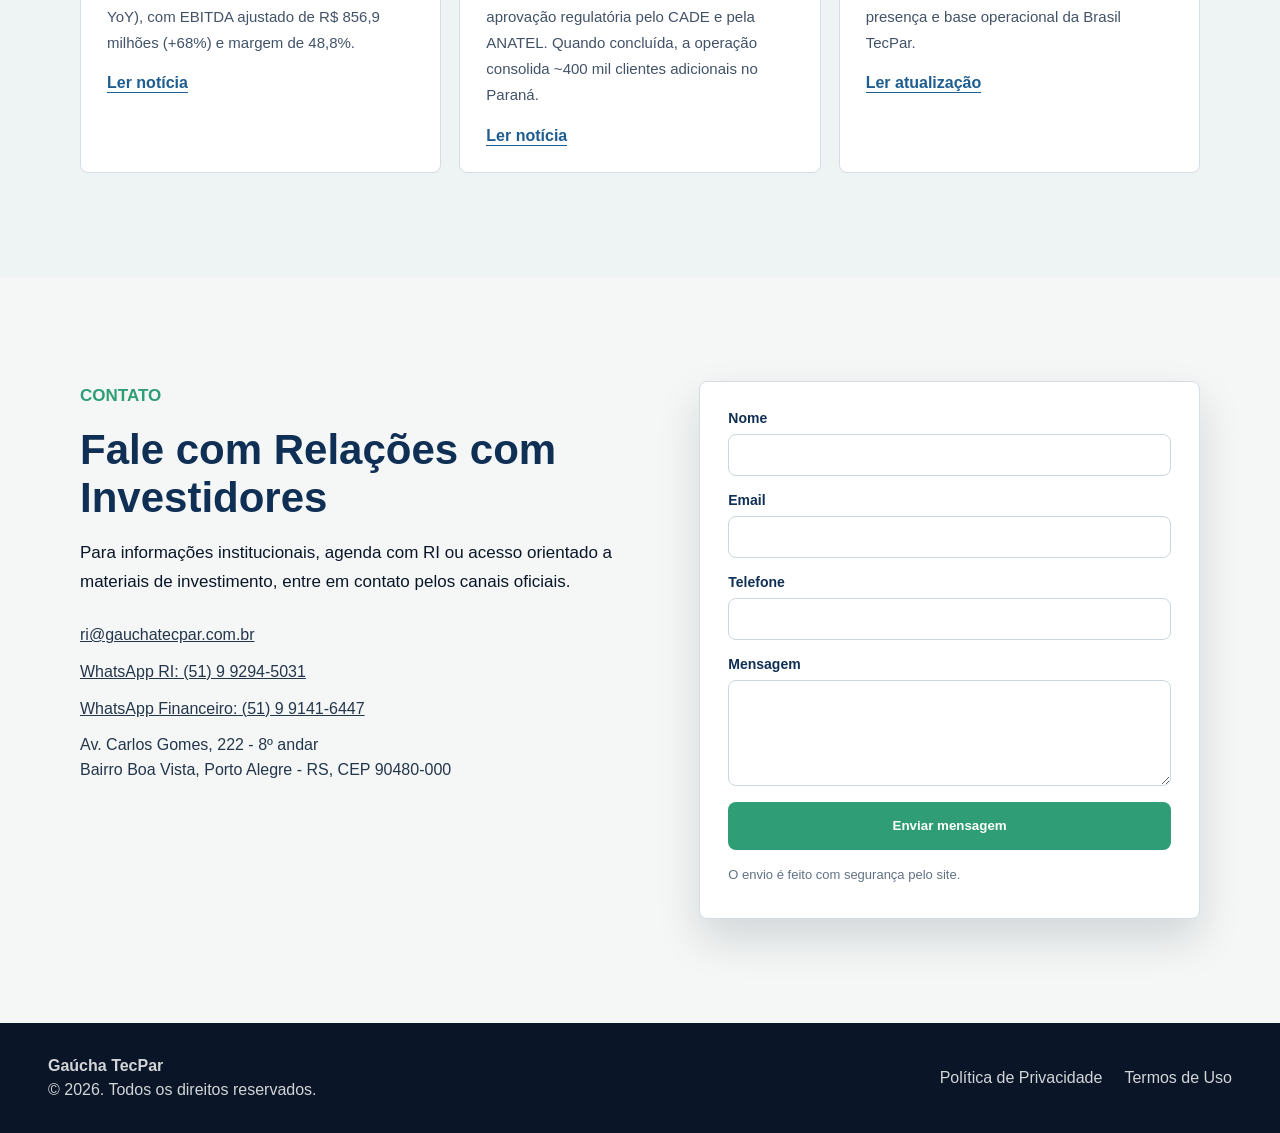
==== commit b7e77fac: "Remove conjunto do endereço" ====
--- a/index.html
+++ b/index.html
@@ -245,7 +245,7 @@
             <a href="https://wa.me/5551992945031" target="_blank" rel="noreferrer" data-content="contact.whatsappRi">WhatsApp RI: (51) 9 9294-5031</a>
             <a href="https://wa.me/5551991416447" target="_blank" rel="noreferrer" data-content="contact.whatsappFinance">WhatsApp Financeiro: (51) 9 9141-6447</a>
             <address data-content="contact.address" data-content-format="lines">
-              Av. Carlos Gomes, 222 - 8º andar - Conj. 1113<br>
+              Av. Carlos Gomes, 222 - 8º andar<br>
               Bairro Boa Vista, Porto Alegre - RS, CEP 90480-000
             </address>
           </div>
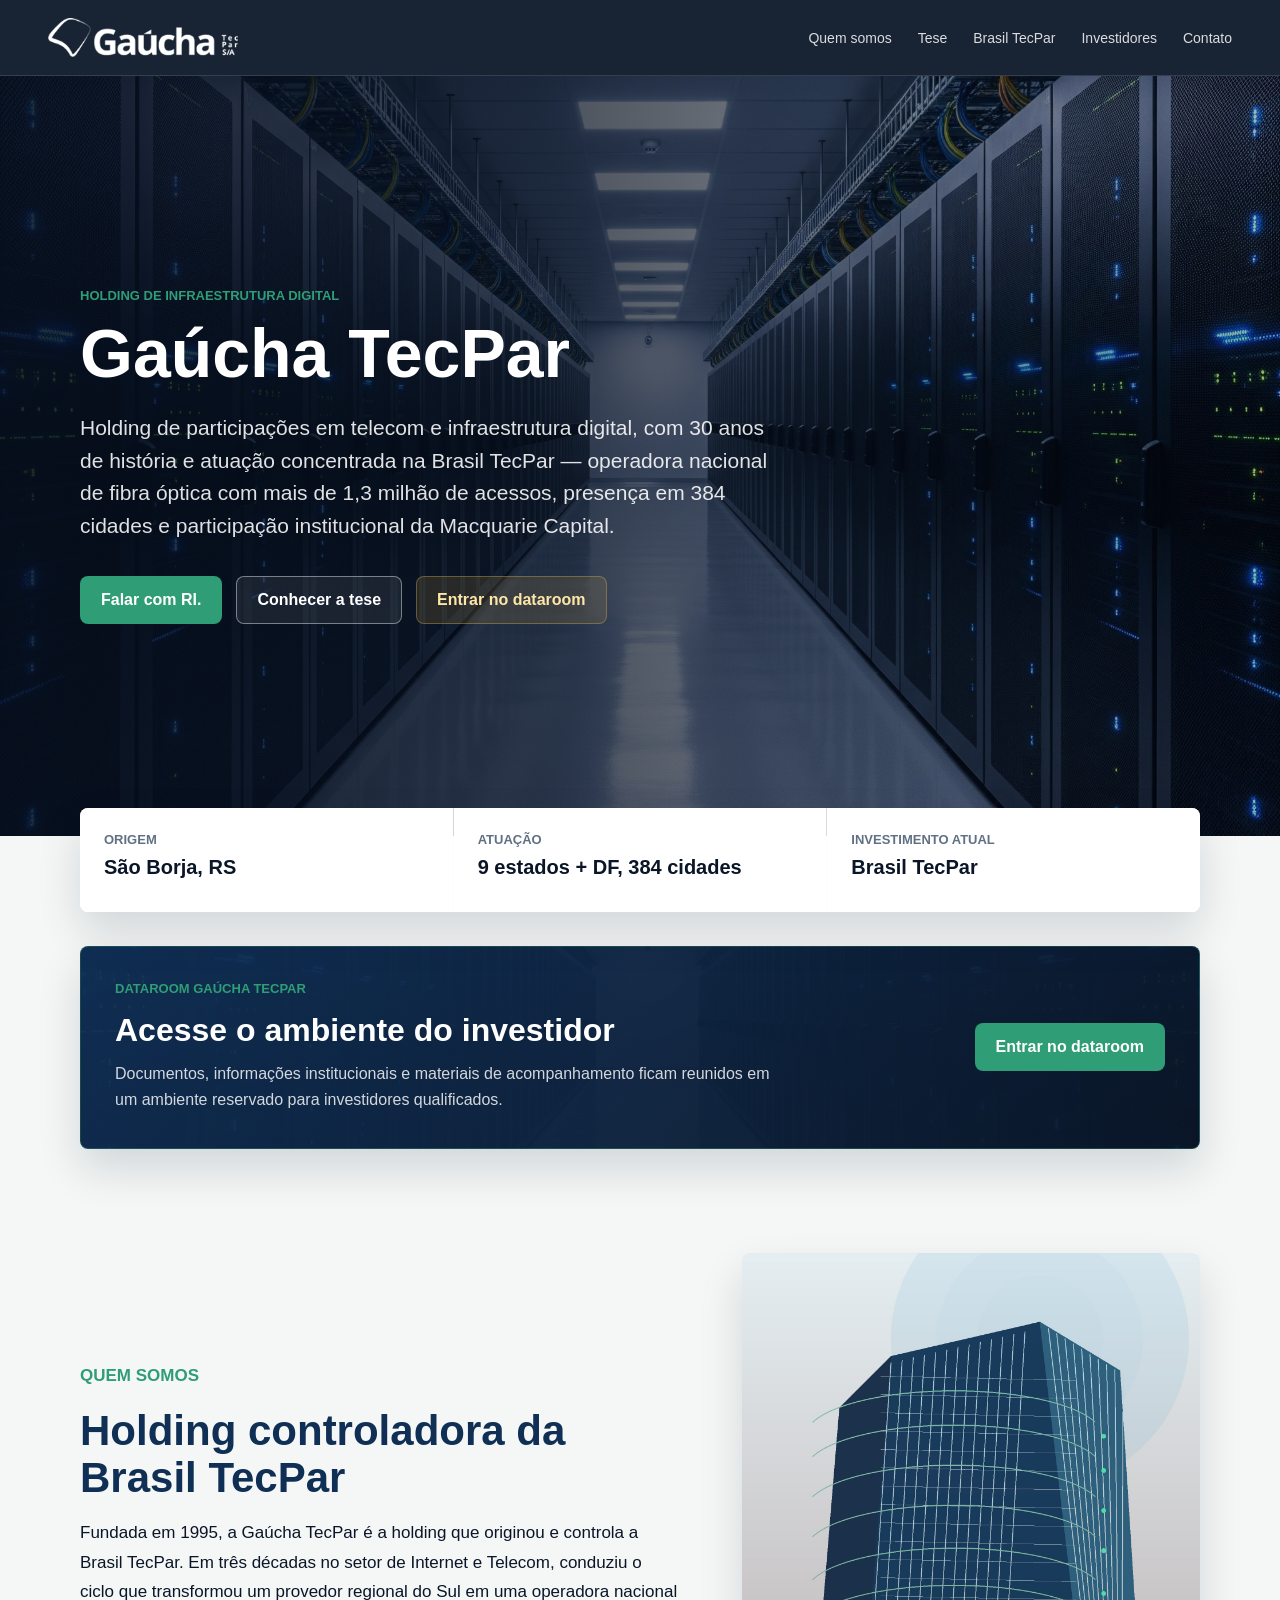
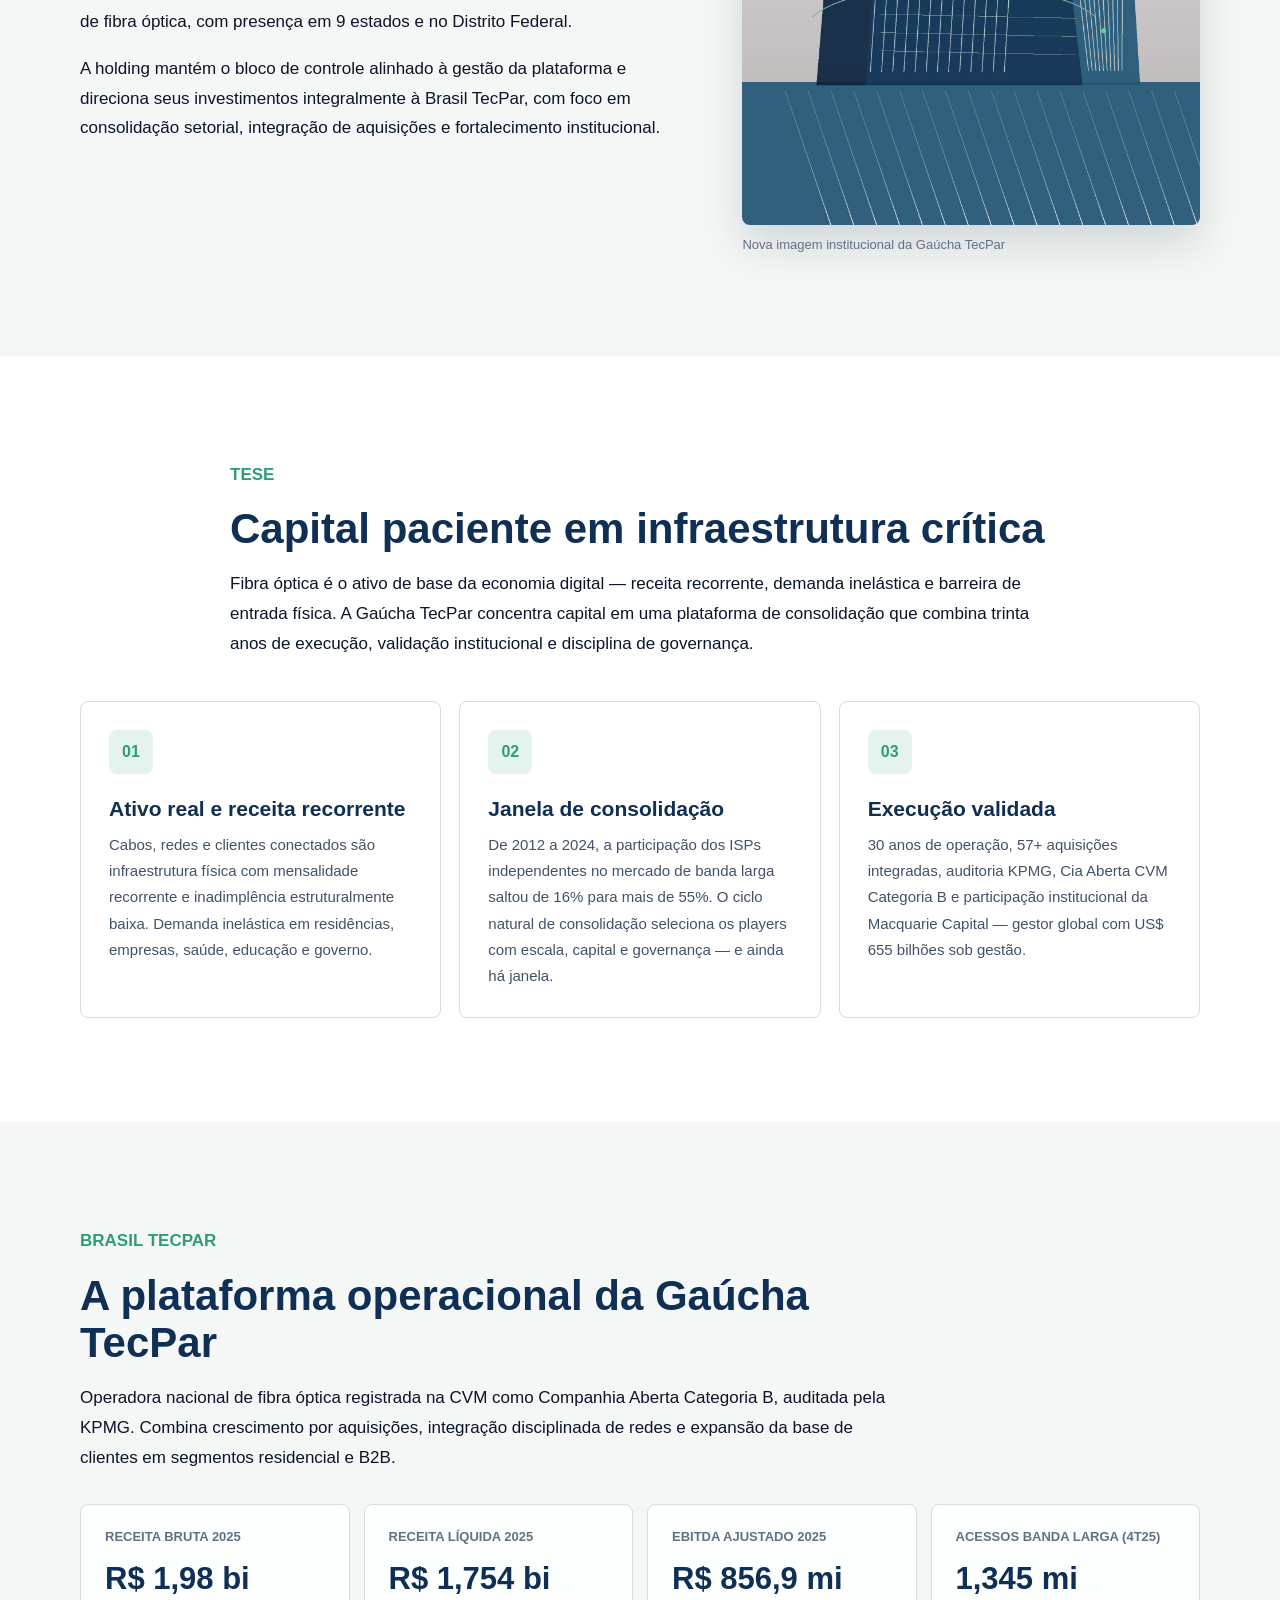
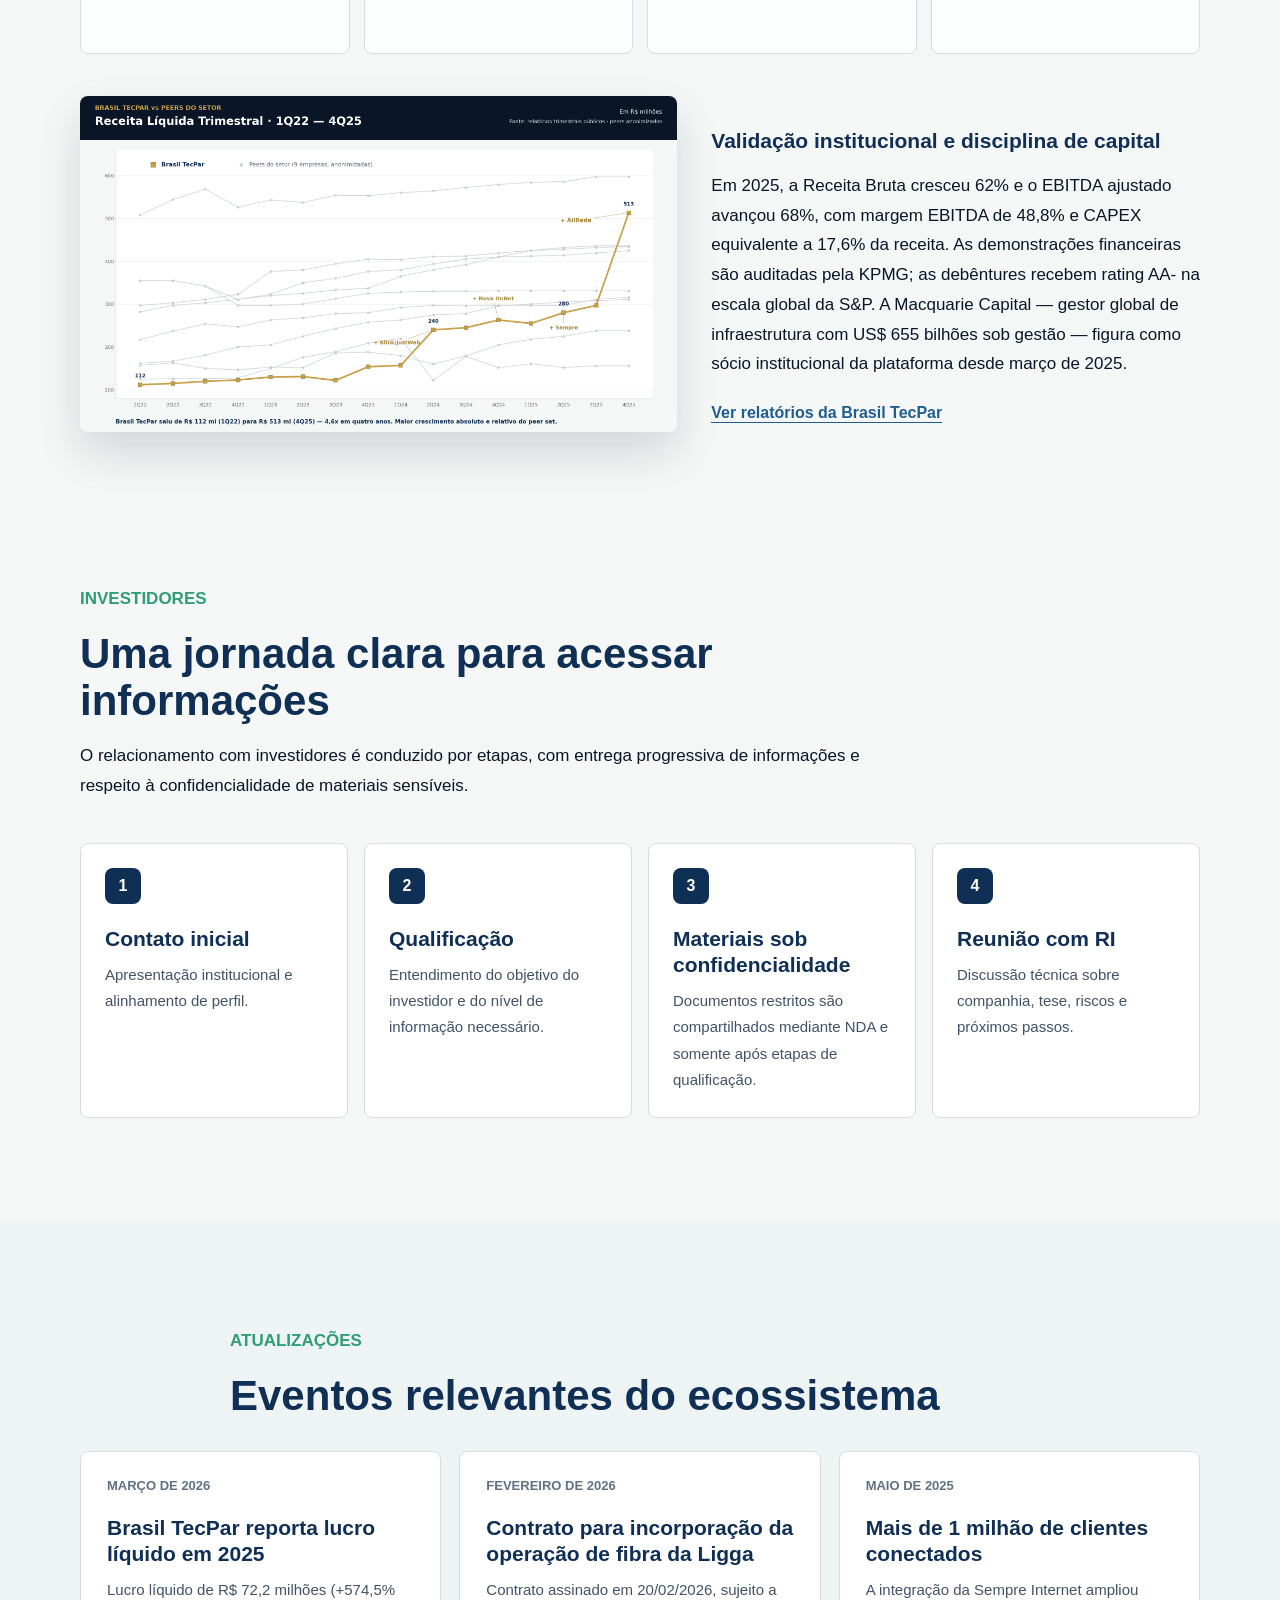
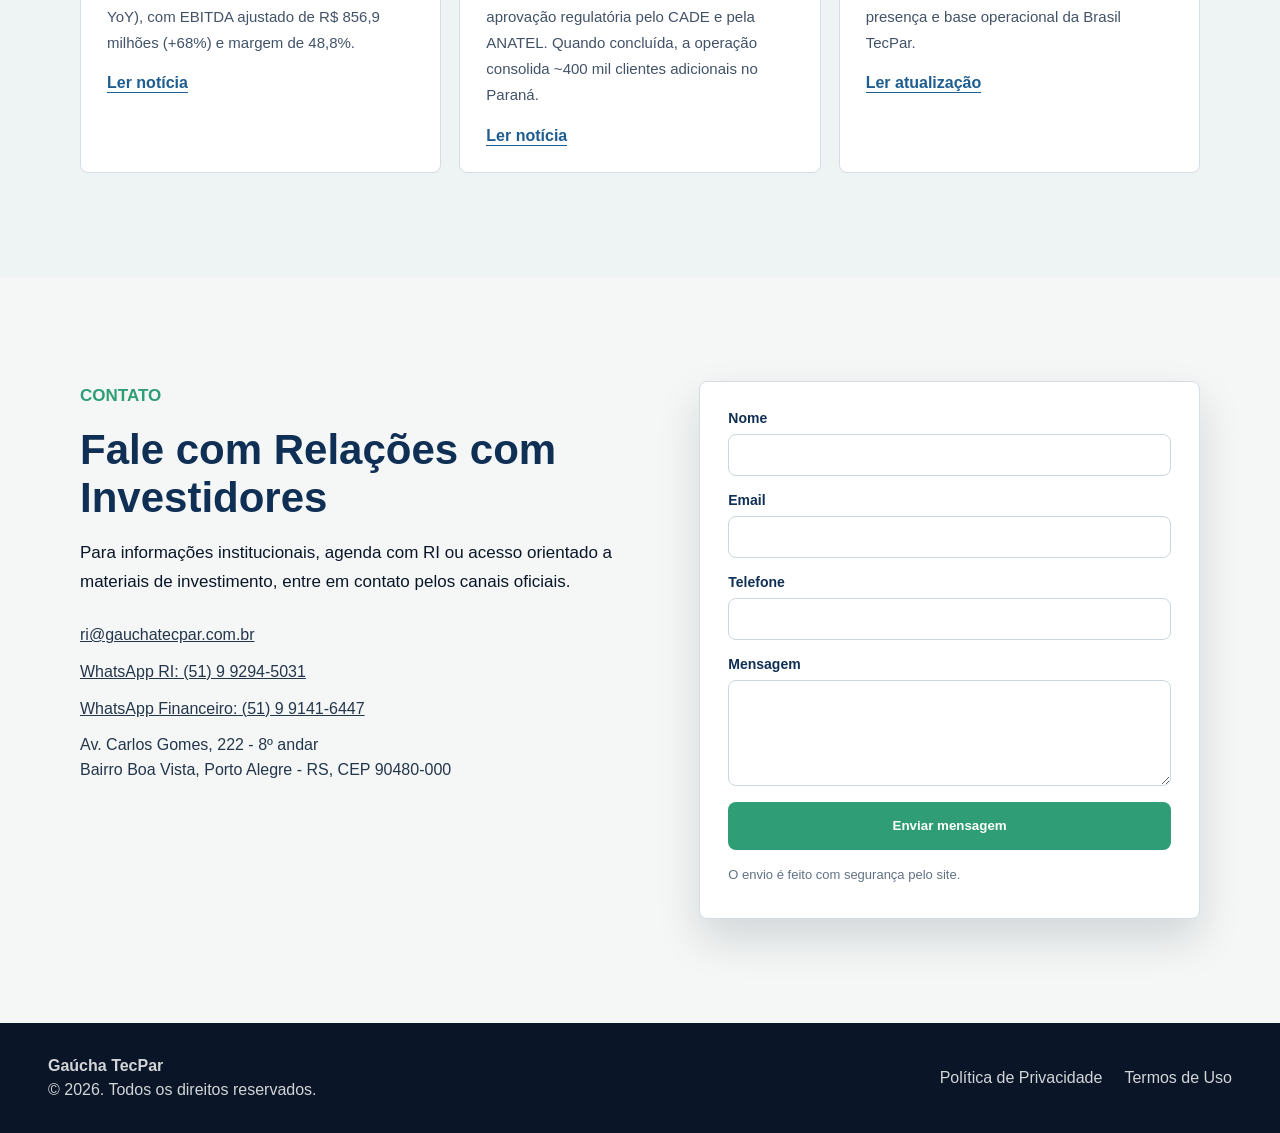
==== commit e7c3e1ab: "Teste Deploy 2" ====
--- a/index.html
+++ b/index.html
@@ -215,19 +215,19 @@
             <time datetime="2026-03-06" data-content="updates.items.0.date">Março de 2026</time>
             <h3 data-content="updates.items.0.title">Brasil TecPar reporta lucro líquido em 2025</h3>
             <p data-content="updates.items.0.copy">Resultado anual refletiu expansão por aquisições e crescimento da base de assinantes.</p>
-            <a href="https://teletime.com.br/06/03/2026/puxada-por-aquisicoes-brasil-tecpar-tem-lucro-de-r-72-milhoes-em-2025/" target="_blank" rel="noreferrer" data-content="updates.items.0.linkText">Ler notícia</a>
+            <a href="https://teletime.com.br/06/03/2026/puxada-por-aquisicoes-brasil-tecpar-tem-lucro-de-r-72-milhoes-em-2025/" target="_blank" rel="noreferrer" data-content="updates.items.0.linkText" data-content-attr="updates.items.0.link:href">Ler notícia</a>
           </article>
           <article class="news-card">
             <time datetime="2026-02-20" data-content="updates.items.1.date">Fevereiro de 2026</time>
             <h3 data-content="updates.items.1.title">Aquisição da operação de banda larga da Ligga</h3>
             <p data-content="updates.items.1.copy">Operação anunciada para fortalecer presença e escala no segmento de fibra óptica.</p>
-            <a href="https://teletime.com.br/20/02/2026/brasil-tecpar-compra-operacao-de-banda-larga-da-ligga/" target="_blank" rel="noreferrer" data-content="updates.items.1.linkText">Ler notícia</a>
+            <a href="https://teletime.com.br/20/02/2026/brasil-tecpar-compra-operacao-de-banda-larga-da-ligga/" target="_blank" rel="noreferrer" data-content="updates.items.1.linkText" data-content-attr="updates.items.1.link:href">Ler notícia</a>
           </article>
           <article class="news-card">
             <time datetime="2025-05-01" data-content="updates.items.2.date">Maio de 2025</time>
             <h3 data-content="updates.items.2.title">Mais de 1 milhão de clientes conectados</h3>
             <p data-content="updates.items.2.copy">A integração da Sempre Internet ampliou presença e base operacional da Brasil TecPar.</p>
-            <a href="https://www.brasiltecpar.com.br/post/brasil-tecpar-conclui-aquisic-a-o-da-sempre-internet-e-ultrapassa-1-2-milha-o-de-clientes-conectados" target="_blank" rel="noreferrer" data-content="updates.items.2.linkText">Ler atualização</a>
+            <a href="https://www.brasiltecpar.com.br/post/brasil-tecpar-conclui-aquisic-a-o-da-sempre-internet-e-ultrapassa-1-2-milha-o-de-clientes-conectados" target="_blank" rel="noreferrer" data-content="updates.items.2.linkText" data-content-attr="updates.items.2.link:href">Ler atualização</a>
           </article>
         </div>
       </section>
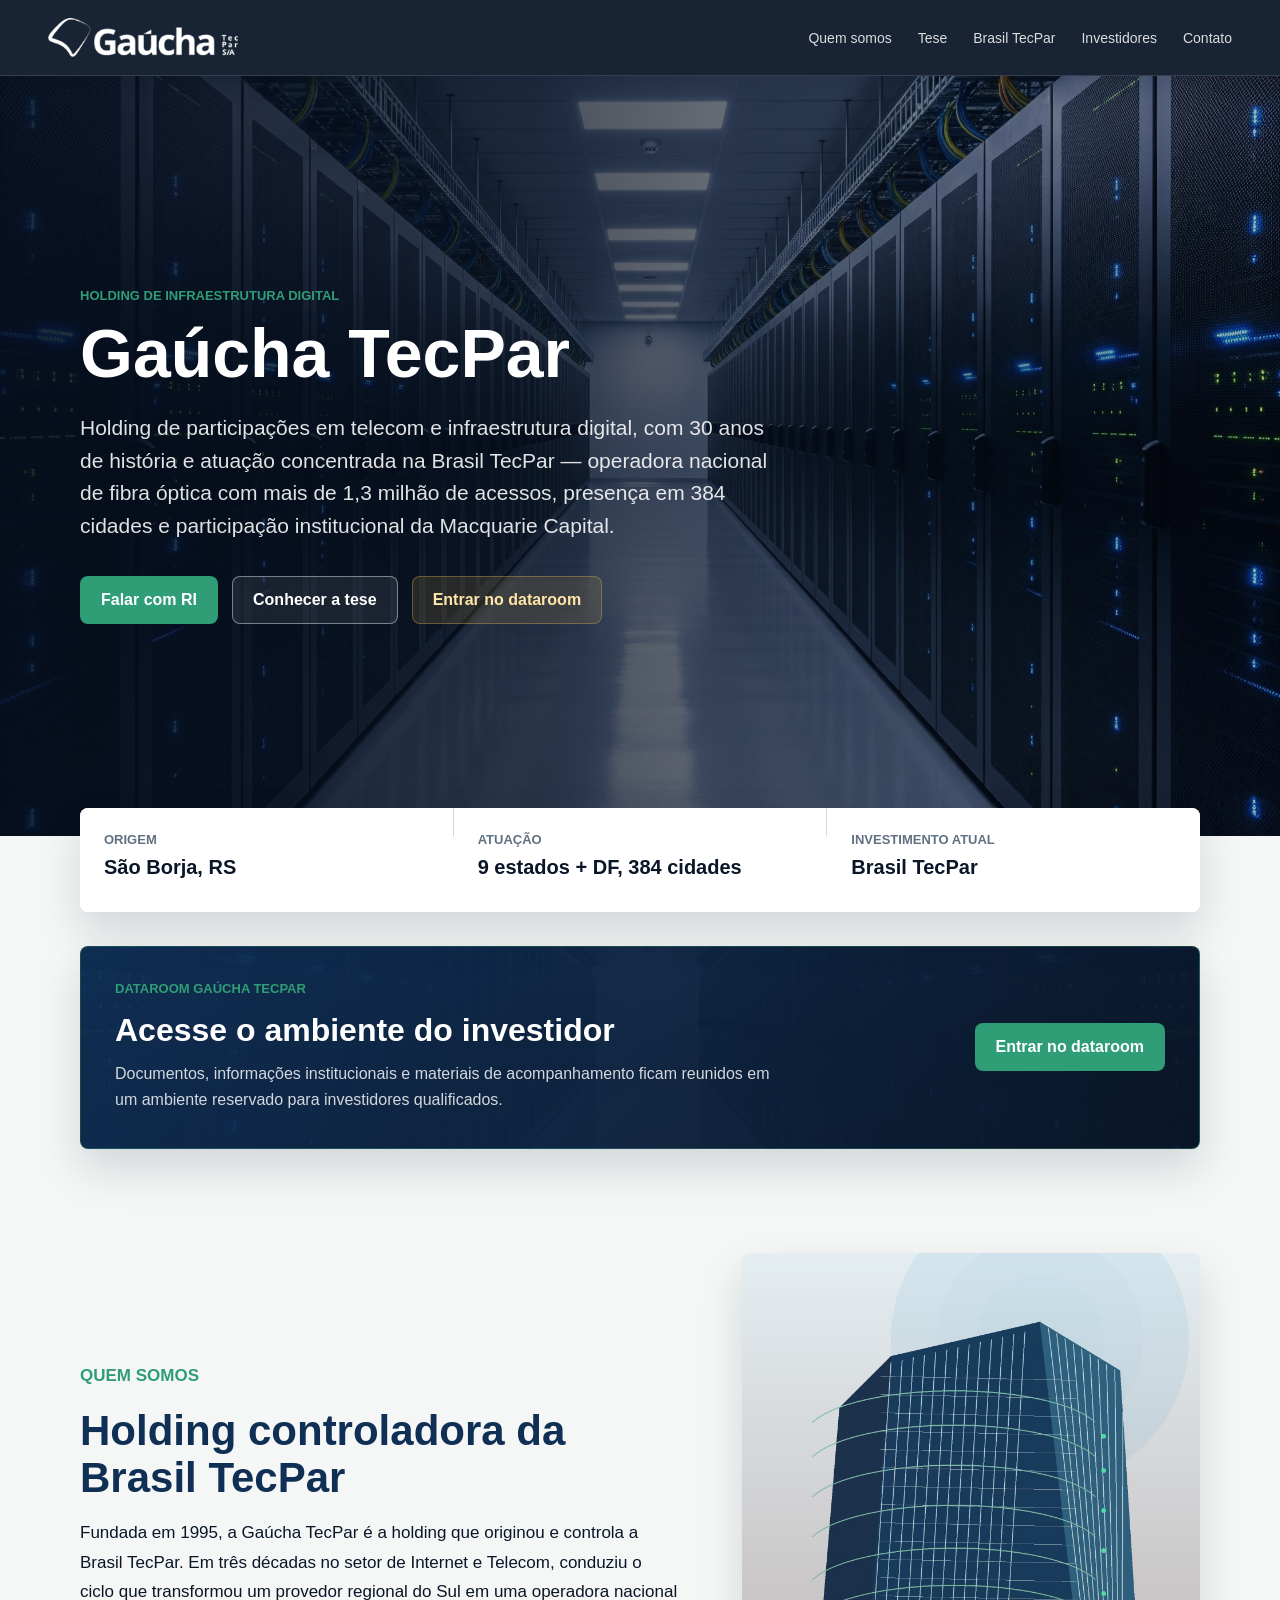
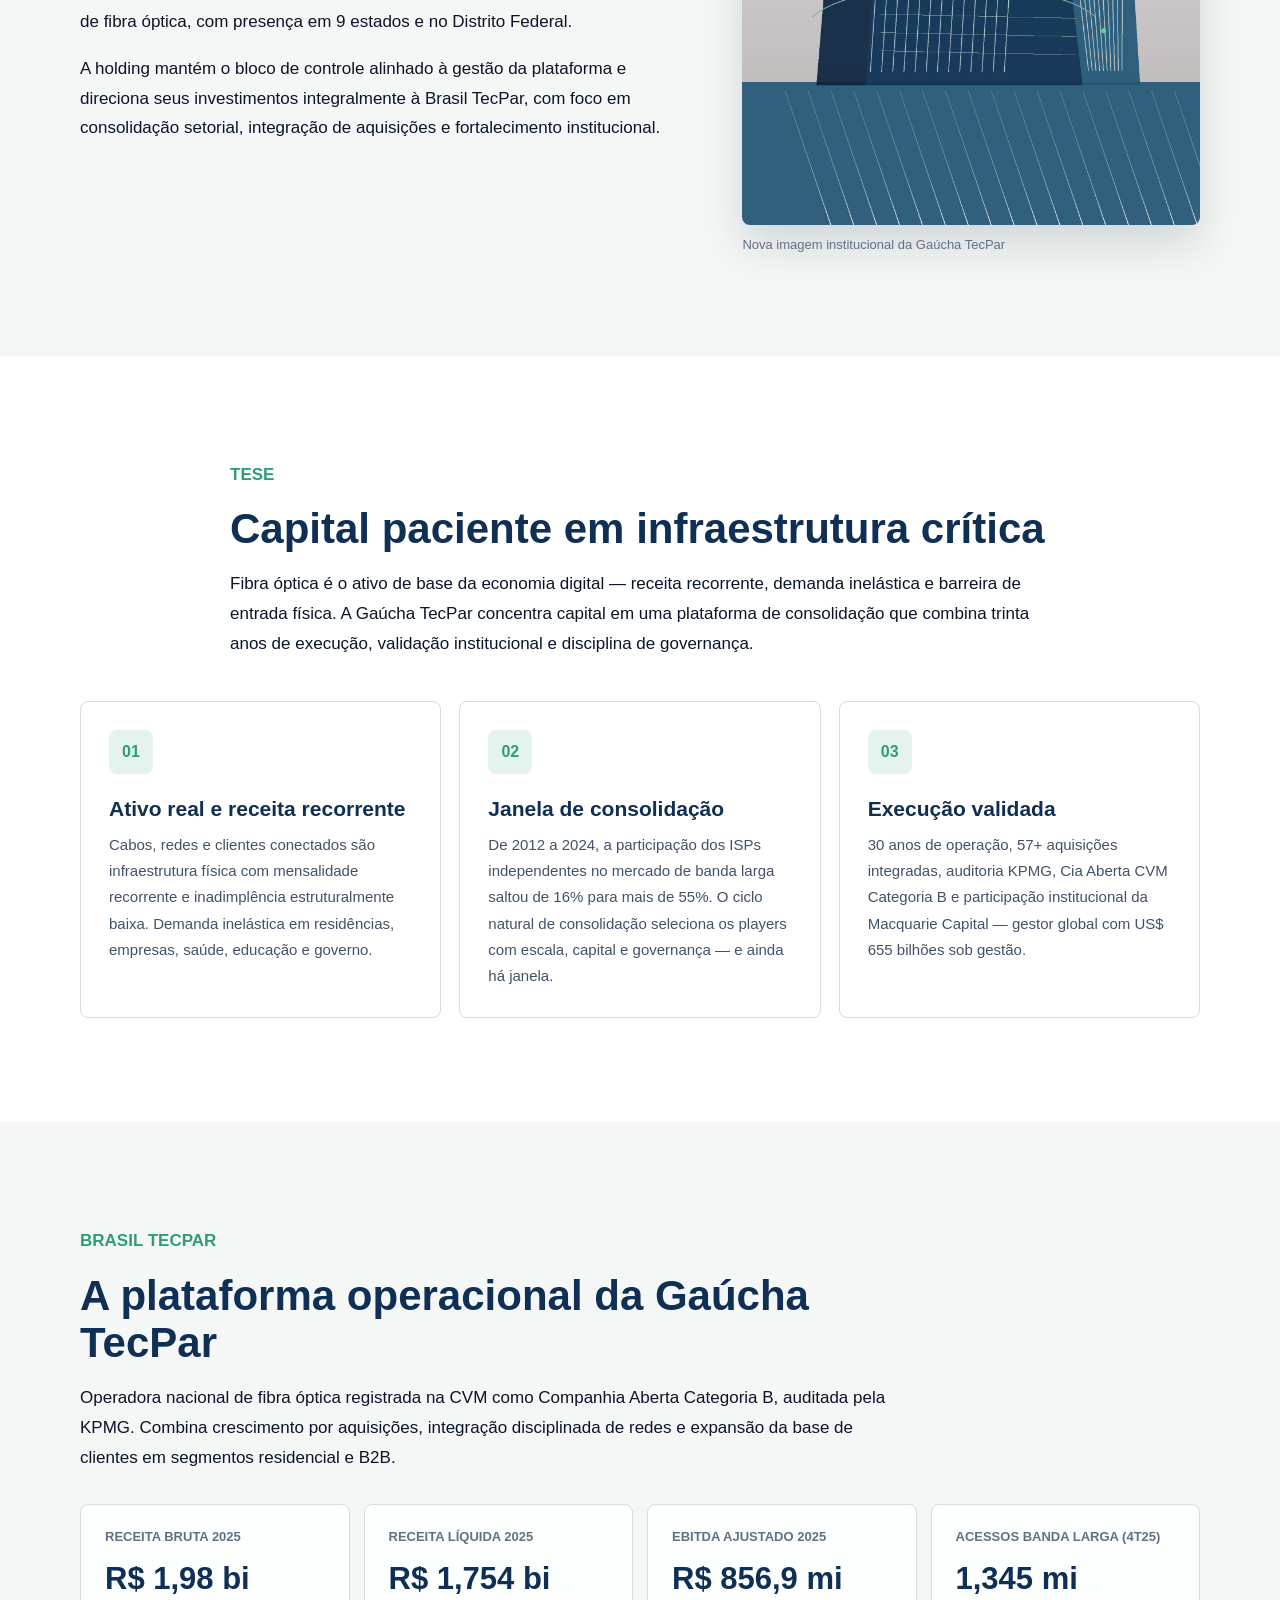
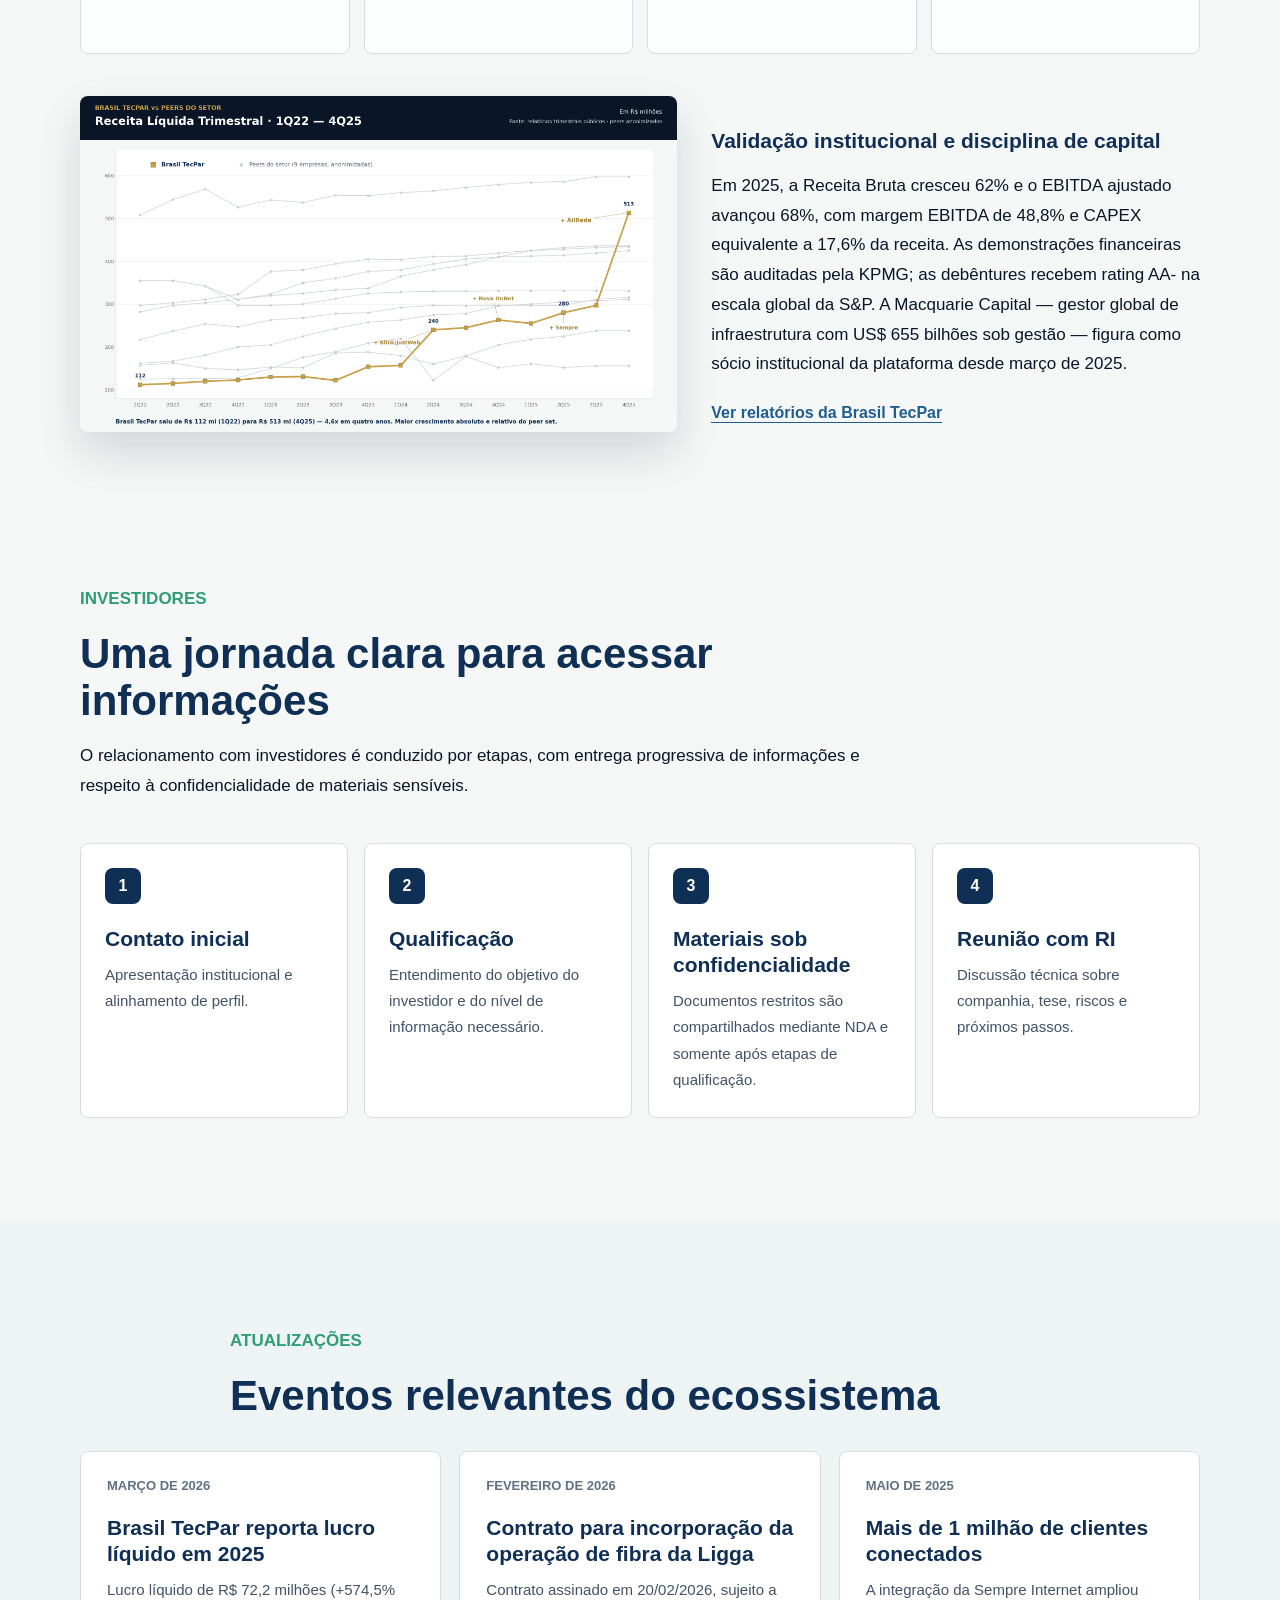
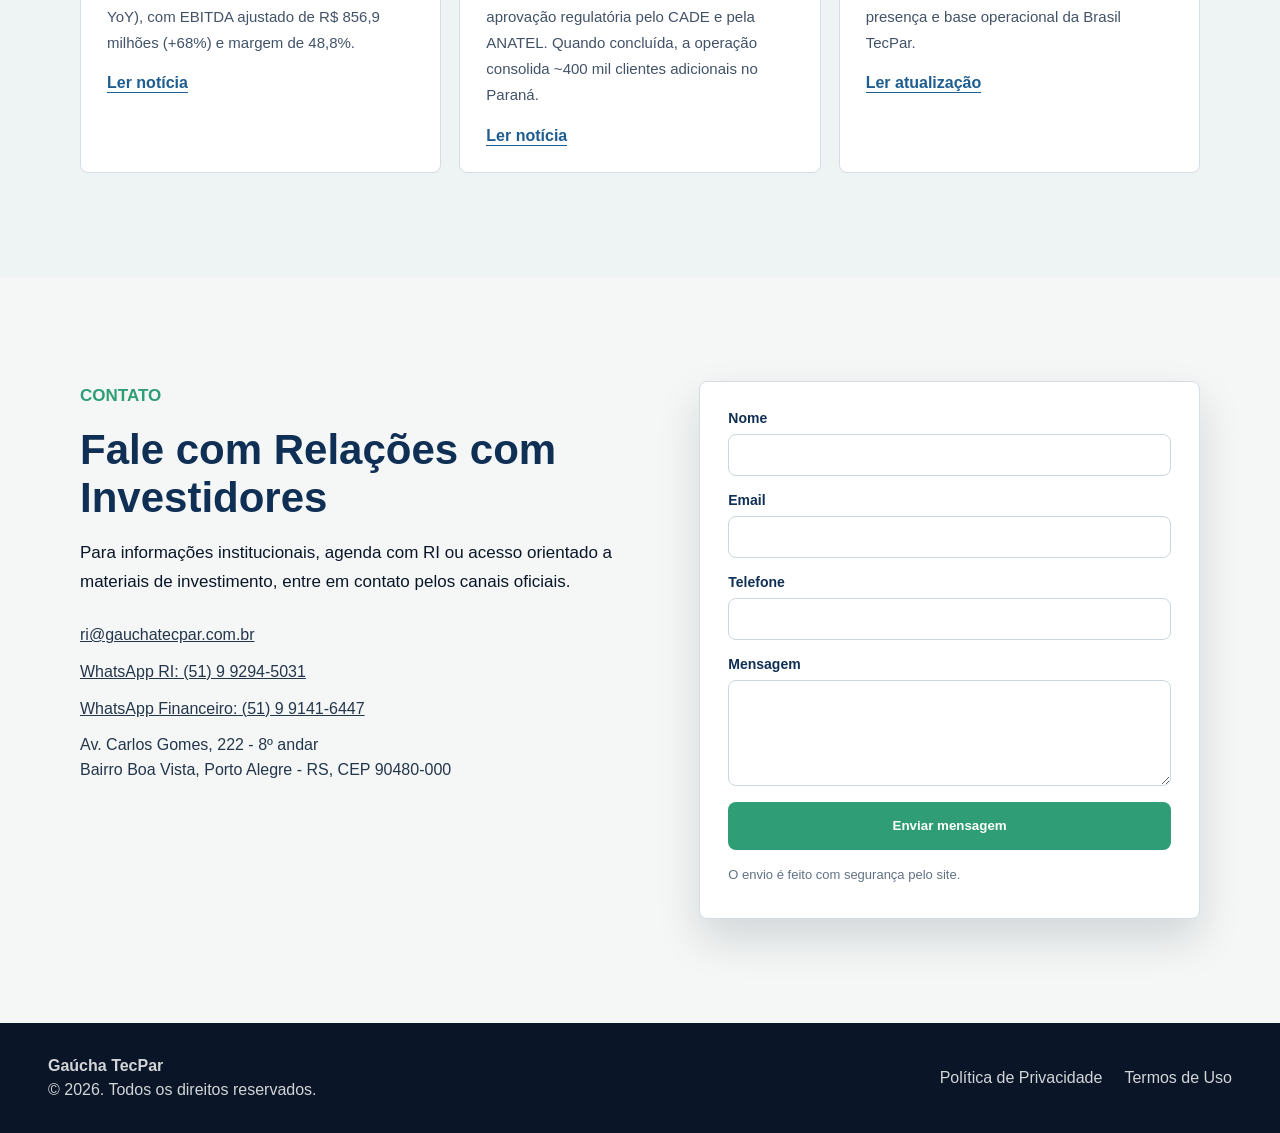
==== commit a6637b69: "Permite editar link de relatorios no admin" ====
--- a/index.html
+++ b/index.html
@@ -158,7 +158,7 @@
             <p data-content="brasil.evidenceCopy">
               A tese se apoia em uma combinação de crescimento orgânico, integração de aquisições e fortalecimento institucional. O foco é preservar uma trajetória de expansão sustentável em um segmento de infraestrutura essencial.
             </p>
-            <a class="text-link" href="https://www.brasiltecpar.com.br/relatoriosanuais" target="_blank" rel="noreferrer" data-content="brasil.evidenceLink">Ver relatórios da Brasil TecPar</a>
+            <a class="text-link" href="https://www.brasiltecpar.com.br/relatoriosanuais" target="_blank" rel="noreferrer" data-content="brasil.evidenceLink" data-content-attr="brasil.evidenceUrl:href">Ver relatórios da Brasil TecPar</a>
           </div>
         </div>
       </section>
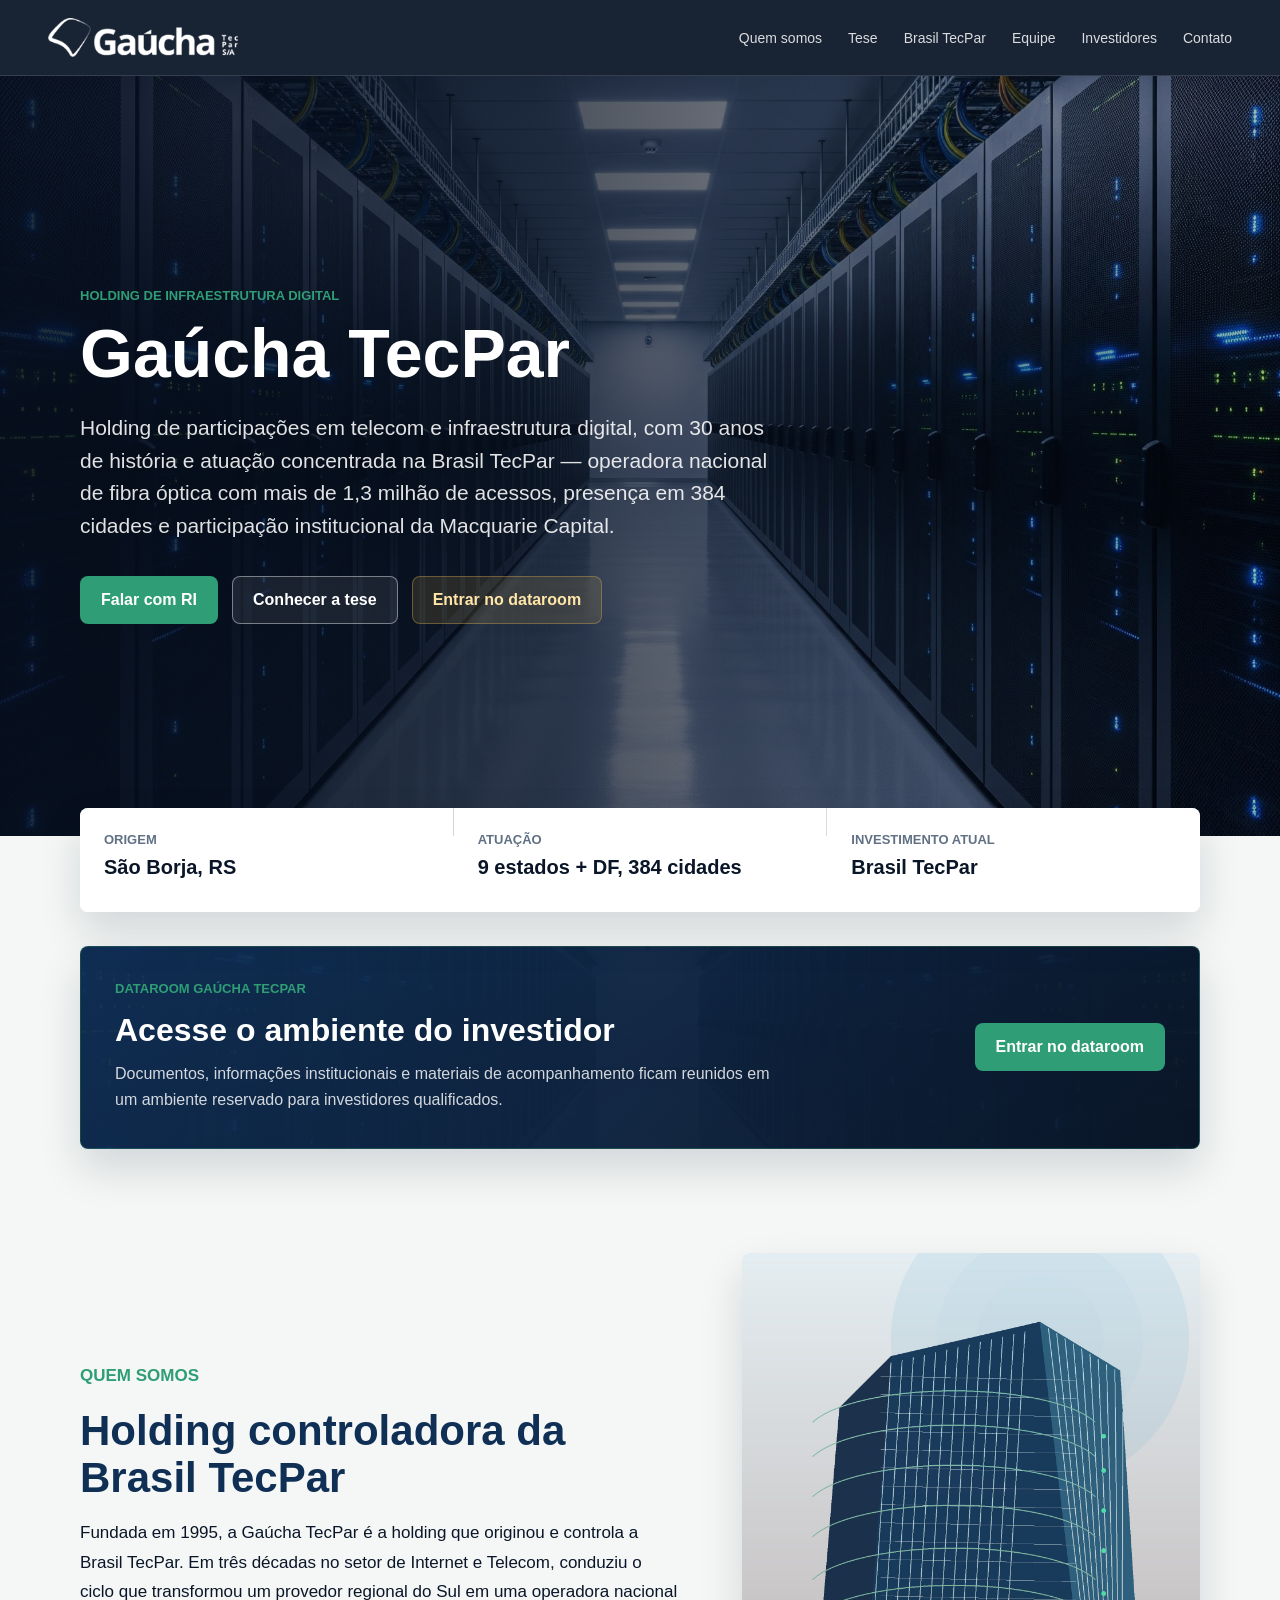
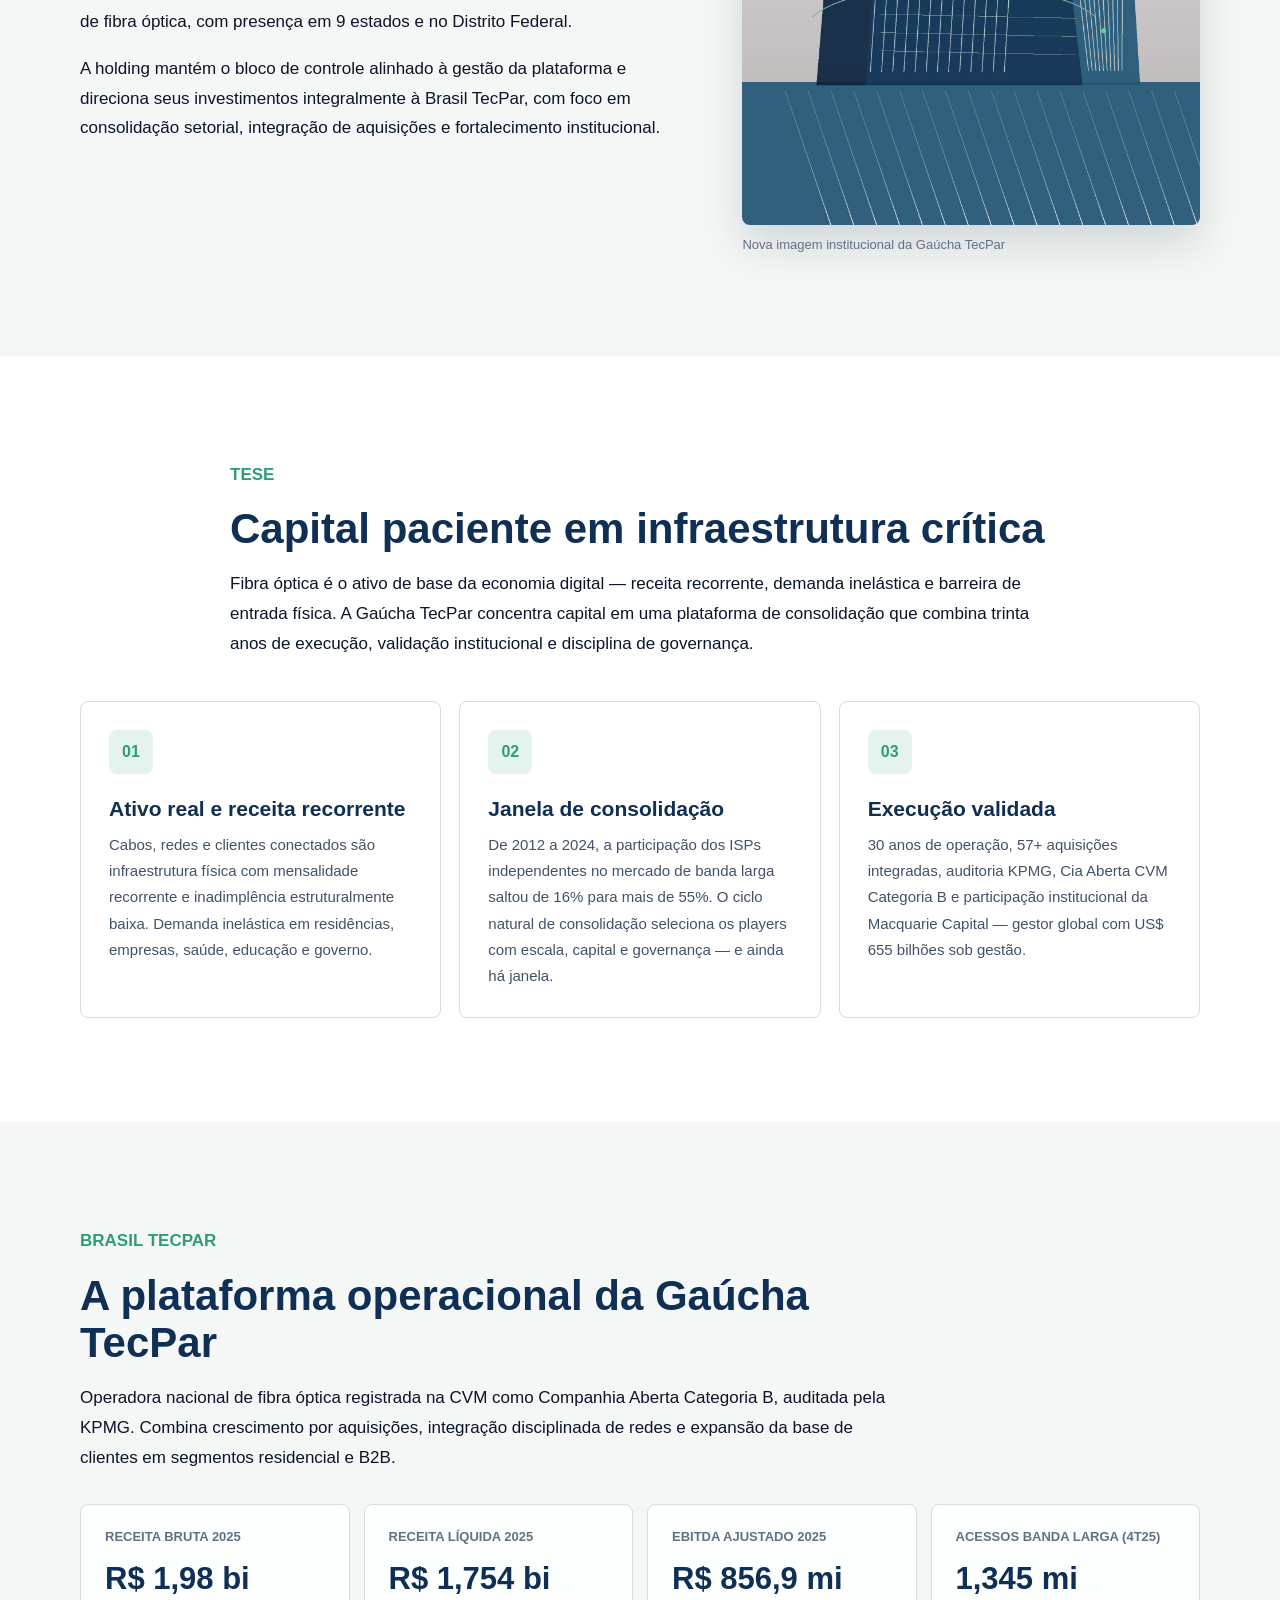
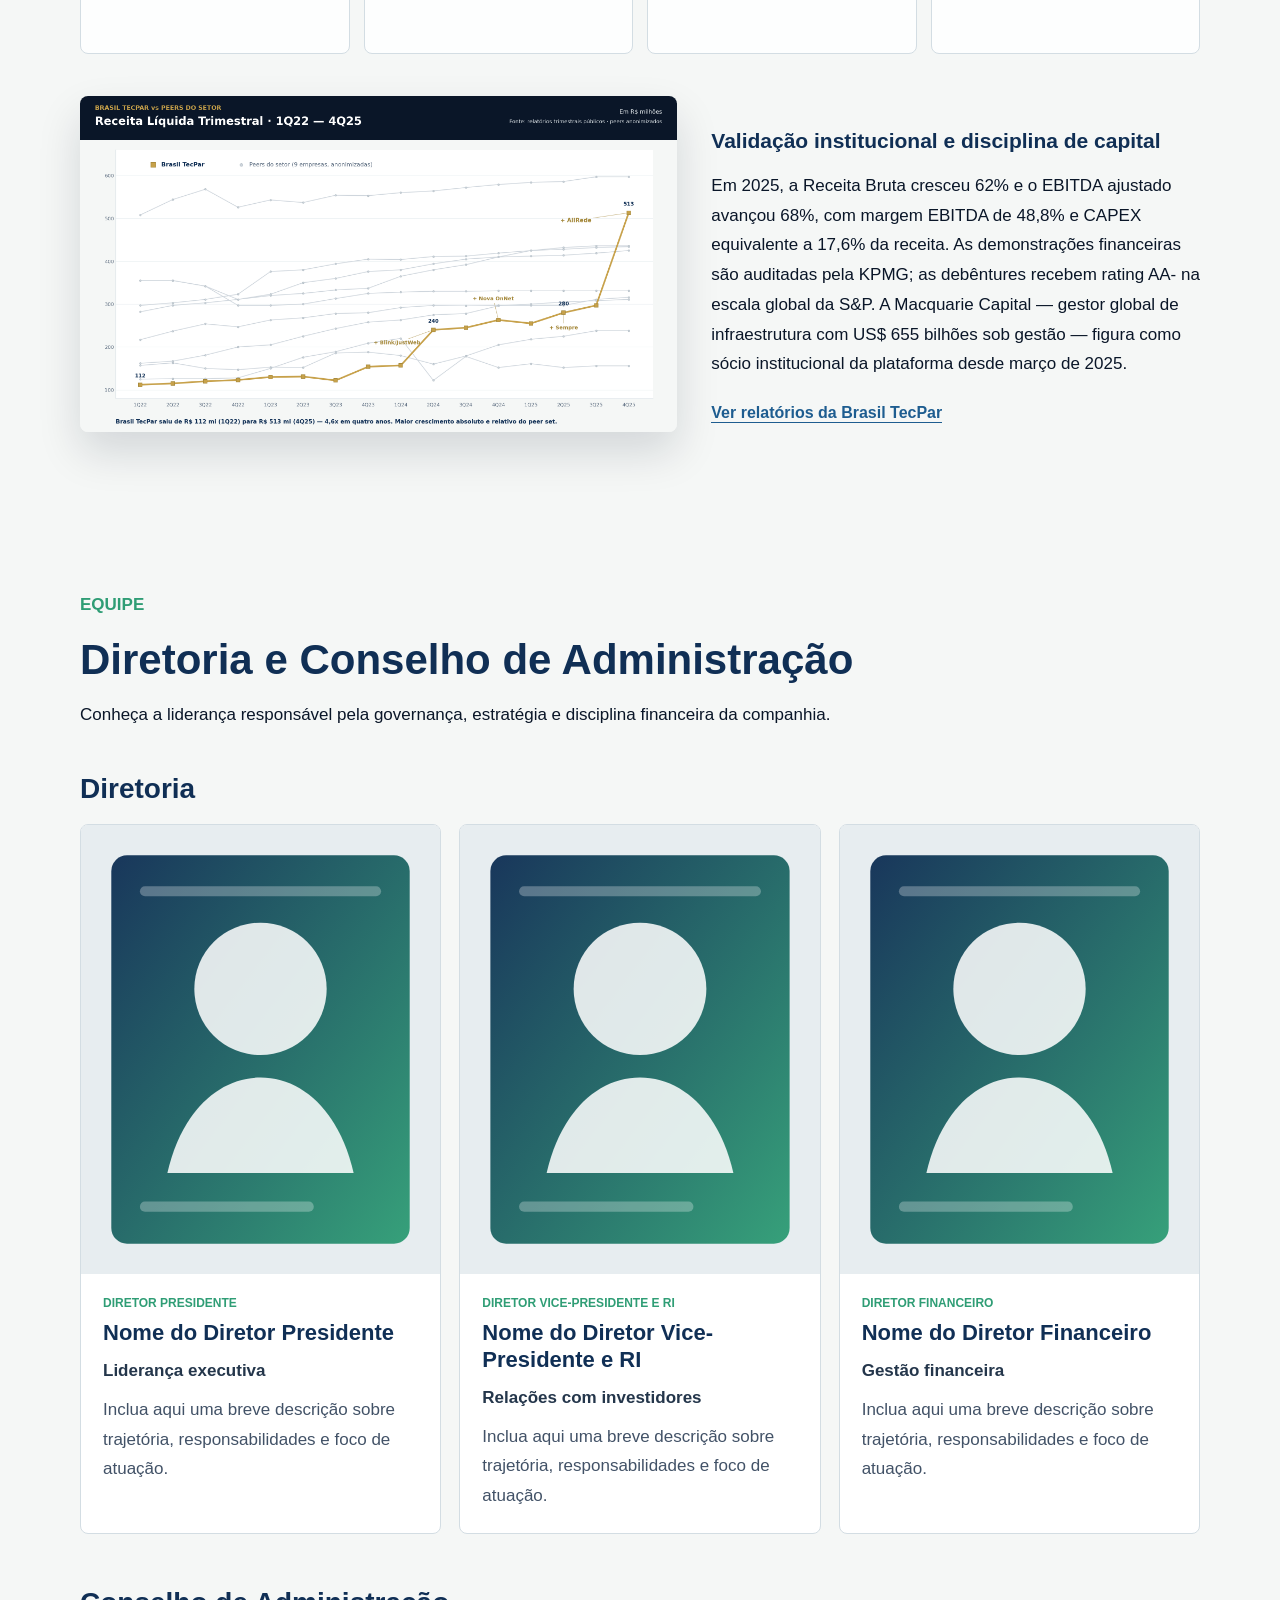
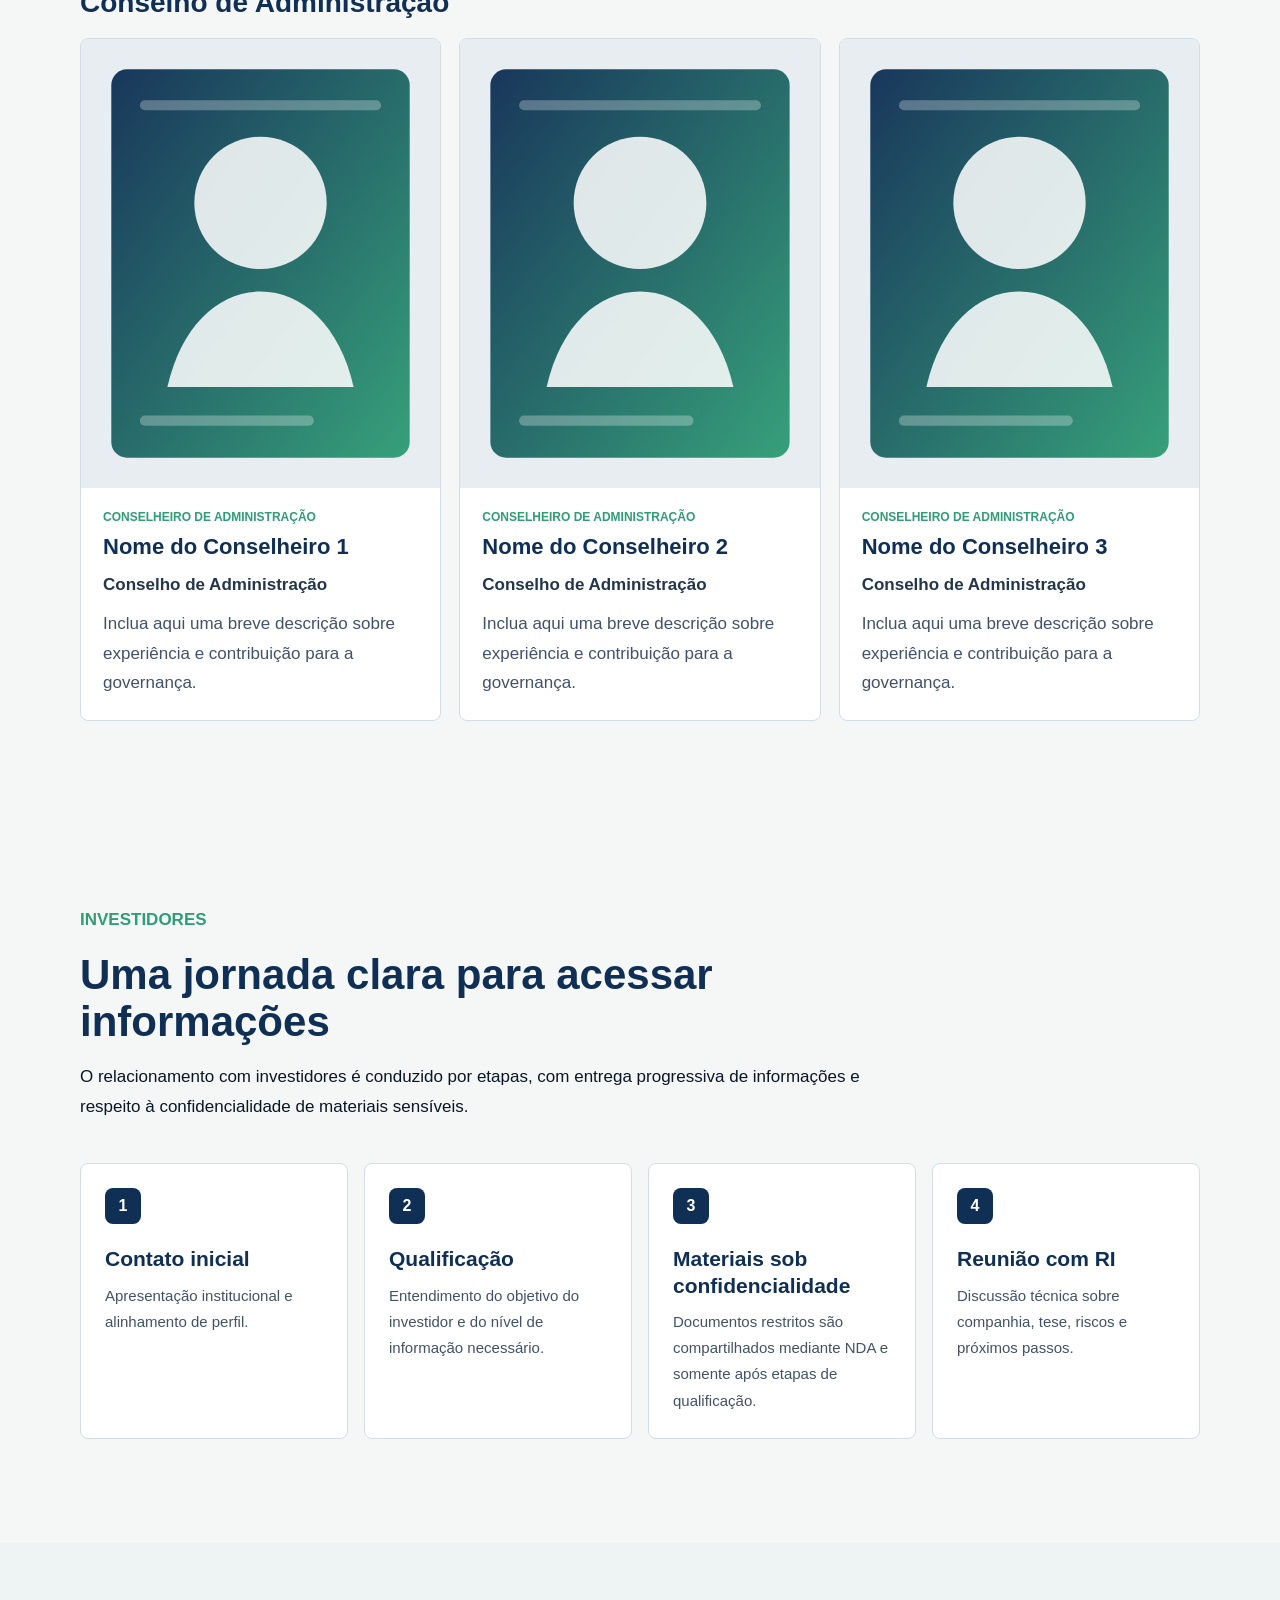
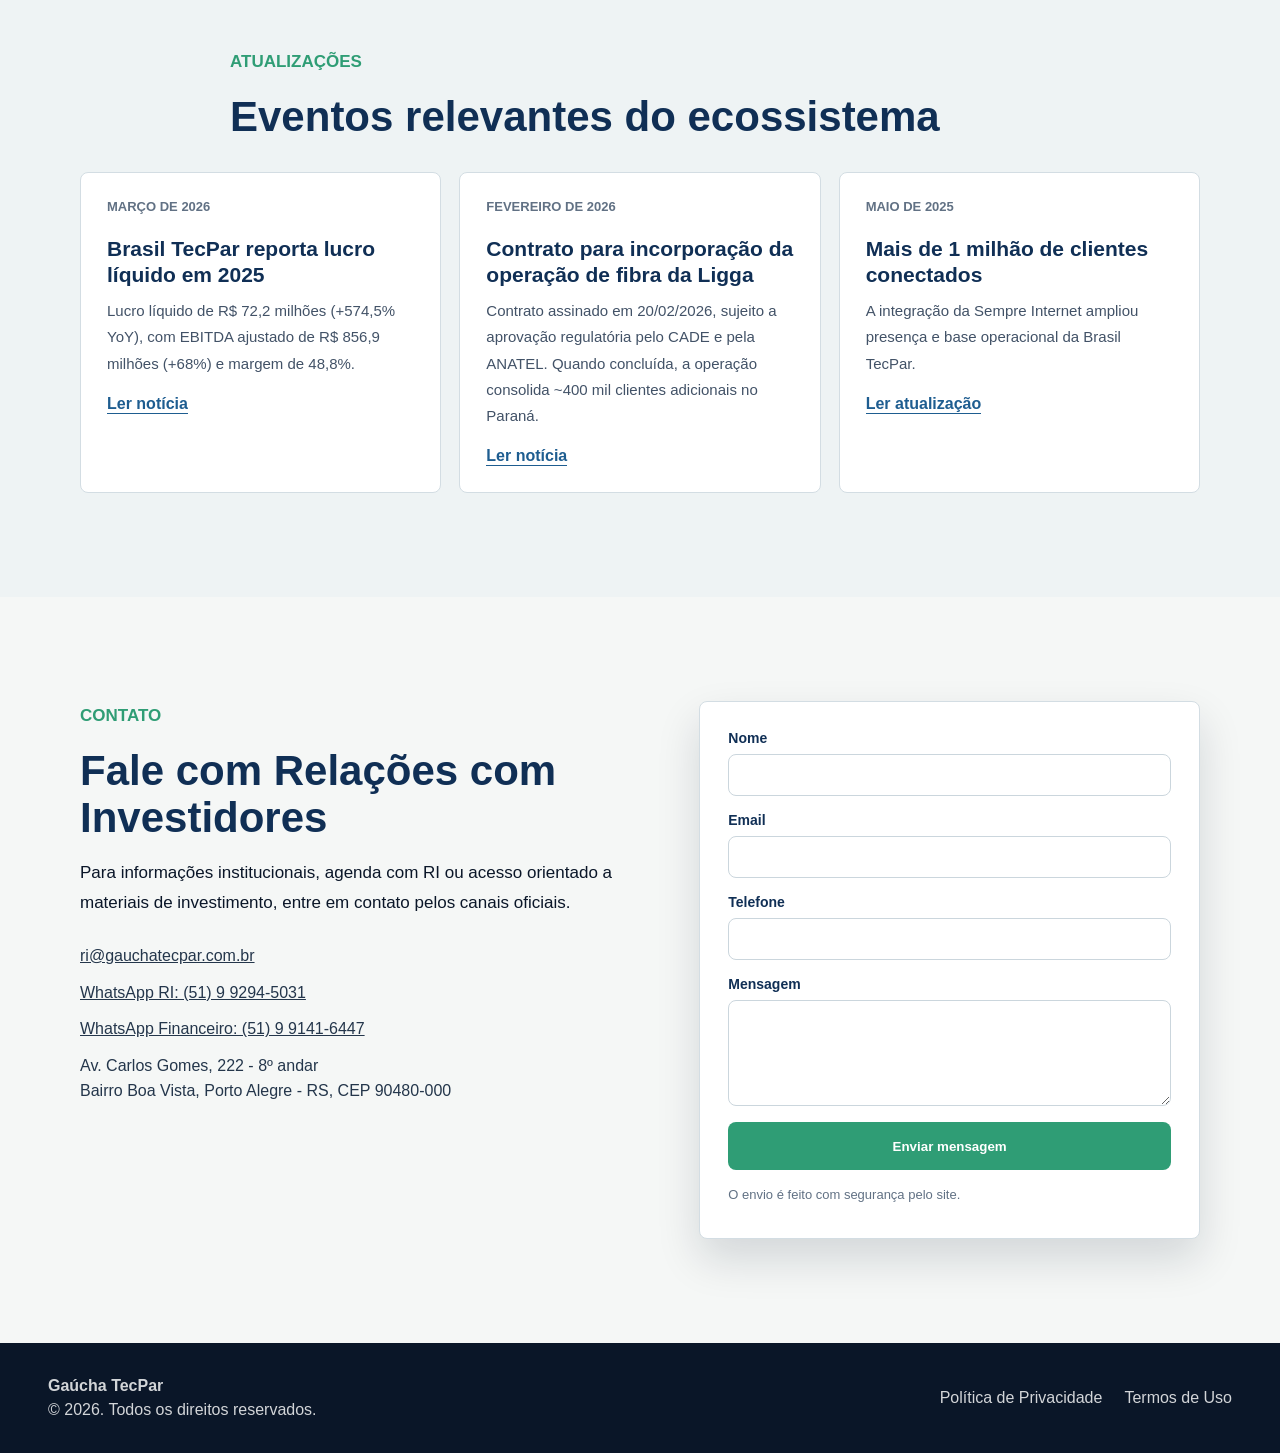
==== commit 070da60c: "Adiciona secao de equipe editavel" ====
--- a/index.html
+++ b/index.html
@@ -23,6 +23,7 @@
         <a href="#quem-somos">Quem somos</a>
         <a href="#tese">Tese</a>
         <a href="#brasil-tecpar">Brasil TecPar</a>
+        <a href="#equipe">Equipe</a>
         <a href="#investidores">Investidores</a>
         <a href="#contato">Contato</a>
       </nav>
@@ -159,6 +160,82 @@
               A tese se apoia em uma combinação de crescimento orgânico, integração de aquisições e fortalecimento institucional. O foco é preservar uma trajetória de expansão sustentável em um segmento de infraestrutura essencial.
             </p>
             <a class="text-link" href="https://www.brasiltecpar.com.br/relatoriosanuais" target="_blank" rel="noreferrer" data-content="brasil.evidenceLink" data-content-attr="brasil.evidenceUrl:href">Ver relatórios da Brasil TecPar</a>
+          </div>
+        </div>
+      </section>
+
+      <section id="equipe" class="section leadership-section">
+        <div class="section-heading">
+          <p class="section-label" data-content="team.label">Equipe</p>
+          <h2 data-content="team.title">Diretoria e Conselho de Administração</h2>
+          <p data-content="team.copy">
+            Conheça a liderança responsável pela governança, estratégia e disciplina financeira da companhia.
+          </p>
+        </div>
+
+        <div class="leadership-group">
+          <h3 data-content="team.executiveTitle">Diretoria</h3>
+          <div class="people-grid" aria-label="Diretoria da companhia">
+            <article class="person-card">
+              <img src="assets/team-placeholder.svg" alt="Nome do Diretor Presidente" data-content-attr="team.executives.0.photo:src,team.executives.0.name:alt">
+              <div class="person-body">
+                <span data-content="team.executives.0.role">Diretor Presidente</span>
+                <h4 data-content="team.executives.0.name">Nome do Diretor Presidente</h4>
+                <p class="person-caption" data-content="team.executives.0.caption">Liderança executiva</p>
+                <p class="person-description" data-content="team.executives.0.description">Inclua aqui uma breve descrição sobre trajetória, responsabilidades e foco de atuação.</p>
+              </div>
+            </article>
+            <article class="person-card">
+              <img src="assets/team-placeholder.svg" alt="Nome do Diretor Vice-Presidente e RI" data-content-attr="team.executives.1.photo:src,team.executives.1.name:alt">
+              <div class="person-body">
+                <span data-content="team.executives.1.role">Diretor Vice-Presidente e RI</span>
+                <h4 data-content="team.executives.1.name">Nome do Diretor Vice-Presidente e RI</h4>
+                <p class="person-caption" data-content="team.executives.1.caption">Relações com investidores</p>
+                <p class="person-description" data-content="team.executives.1.description">Inclua aqui uma breve descrição sobre trajetória, responsabilidades e foco de atuação.</p>
+              </div>
+            </article>
+            <article class="person-card">
+              <img src="assets/team-placeholder.svg" alt="Nome do Diretor Financeiro" data-content-attr="team.executives.2.photo:src,team.executives.2.name:alt">
+              <div class="person-body">
+                <span data-content="team.executives.2.role">Diretor Financeiro</span>
+                <h4 data-content="team.executives.2.name">Nome do Diretor Financeiro</h4>
+                <p class="person-caption" data-content="team.executives.2.caption">Gestão financeira</p>
+                <p class="person-description" data-content="team.executives.2.description">Inclua aqui uma breve descrição sobre trajetória, responsabilidades e foco de atuação.</p>
+              </div>
+            </article>
+          </div>
+        </div>
+
+        <div class="leadership-group">
+          <h3 data-content="team.boardTitle">Conselho de Administração</h3>
+          <div class="people-grid" aria-label="Conselho de Administração">
+            <article class="person-card">
+              <img src="assets/team-placeholder.svg" alt="Nome do Conselheiro 1" data-content-attr="team.board.0.photo:src,team.board.0.name:alt">
+              <div class="person-body">
+                <span data-content="team.board.0.role">Conselheiro de Administração</span>
+                <h4 data-content="team.board.0.name">Nome do Conselheiro 1</h4>
+                <p class="person-caption" data-content="team.board.0.caption">Conselho de Administração</p>
+                <p class="person-description" data-content="team.board.0.description">Inclua aqui uma breve descrição sobre experiência e contribuição para a governança.</p>
+              </div>
+            </article>
+            <article class="person-card">
+              <img src="assets/team-placeholder.svg" alt="Nome do Conselheiro 2" data-content-attr="team.board.1.photo:src,team.board.1.name:alt">
+              <div class="person-body">
+                <span data-content="team.board.1.role">Conselheiro de Administração</span>
+                <h4 data-content="team.board.1.name">Nome do Conselheiro 2</h4>
+                <p class="person-caption" data-content="team.board.1.caption">Conselho de Administração</p>
+                <p class="person-description" data-content="team.board.1.description">Inclua aqui uma breve descrição sobre experiência e contribuição para a governança.</p>
+              </div>
+            </article>
+            <article class="person-card">
+              <img src="assets/team-placeholder.svg" alt="Nome do Conselheiro 3" data-content-attr="team.board.2.photo:src,team.board.2.name:alt">
+              <div class="person-body">
+                <span data-content="team.board.2.role">Conselheiro de Administração</span>
+                <h4 data-content="team.board.2.name">Nome do Conselheiro 3</h4>
+                <p class="person-caption" data-content="team.board.2.caption">Conselho de Administração</p>
+                <p class="person-description" data-content="team.board.2.description">Inclua aqui uma breve descrição sobre experiência e contribuição para a governança.</p>
+              </div>
+            </article>
           </div>
         </div>
       </section>
--- a/styles.css
+++ b/styles.css
@@ -442,6 +442,81 @@
   border-bottom: 1px solid currentColor;
 }
 
+.leadership-section {
+  padding-top: 86px;
+}
+
+.leadership-group + .leadership-group {
+  margin-top: 52px;
+}
+
+.leadership-group h3 {
+  margin: 0 0 18px;
+  color: var(--navy);
+  font-size: 28px;
+  line-height: 1.2;
+}
+
+.people-grid {
+  display: grid;
+  grid-template-columns: repeat(3, 1fr);
+  gap: 18px;
+}
+
+.person-card {
+  display: flex;
+  min-height: 100%;
+  flex-direction: column;
+  overflow: hidden;
+  border: 1px solid var(--line);
+  border-radius: 8px;
+  background: var(--white);
+}
+
+.person-card img {
+  width: 100%;
+  aspect-ratio: 4 / 5;
+  object-fit: cover;
+  background: var(--mist);
+}
+
+.person-body {
+  display: grid;
+  gap: 9px;
+  padding: 22px;
+}
+
+.person-body span {
+  color: var(--green);
+  font-size: 12px;
+  font-weight: 800;
+  line-height: 1.3;
+  text-transform: uppercase;
+}
+
+.person-body h4 {
+  margin: 0;
+  color: var(--navy);
+  font-size: 22px;
+  line-height: 1.22;
+}
+
+.person-caption,
+.person-description {
+  margin: 0;
+  font-size: 15px;
+  line-height: 1.58;
+}
+
+.person-caption {
+  color: #24364b;
+  font-weight: 700;
+}
+
+.person-description {
+  color: #425267;
+}
+
 .journey-section {
   padding-top: 80px;
 }
@@ -723,6 +798,7 @@
   .dataroom-callout,
   .thesis-grid,
   .metric-grid,
+  .people-grid,
   .journey-list,
   .updates-grid {
     grid-template-columns: repeat(2, 1fr);
@@ -777,6 +853,7 @@
   .signal-bar,
   .thesis-grid,
   .metric-grid,
+  .people-grid,
   .journey-list,
   .updates-grid {
     grid-template-columns: 1fr;
